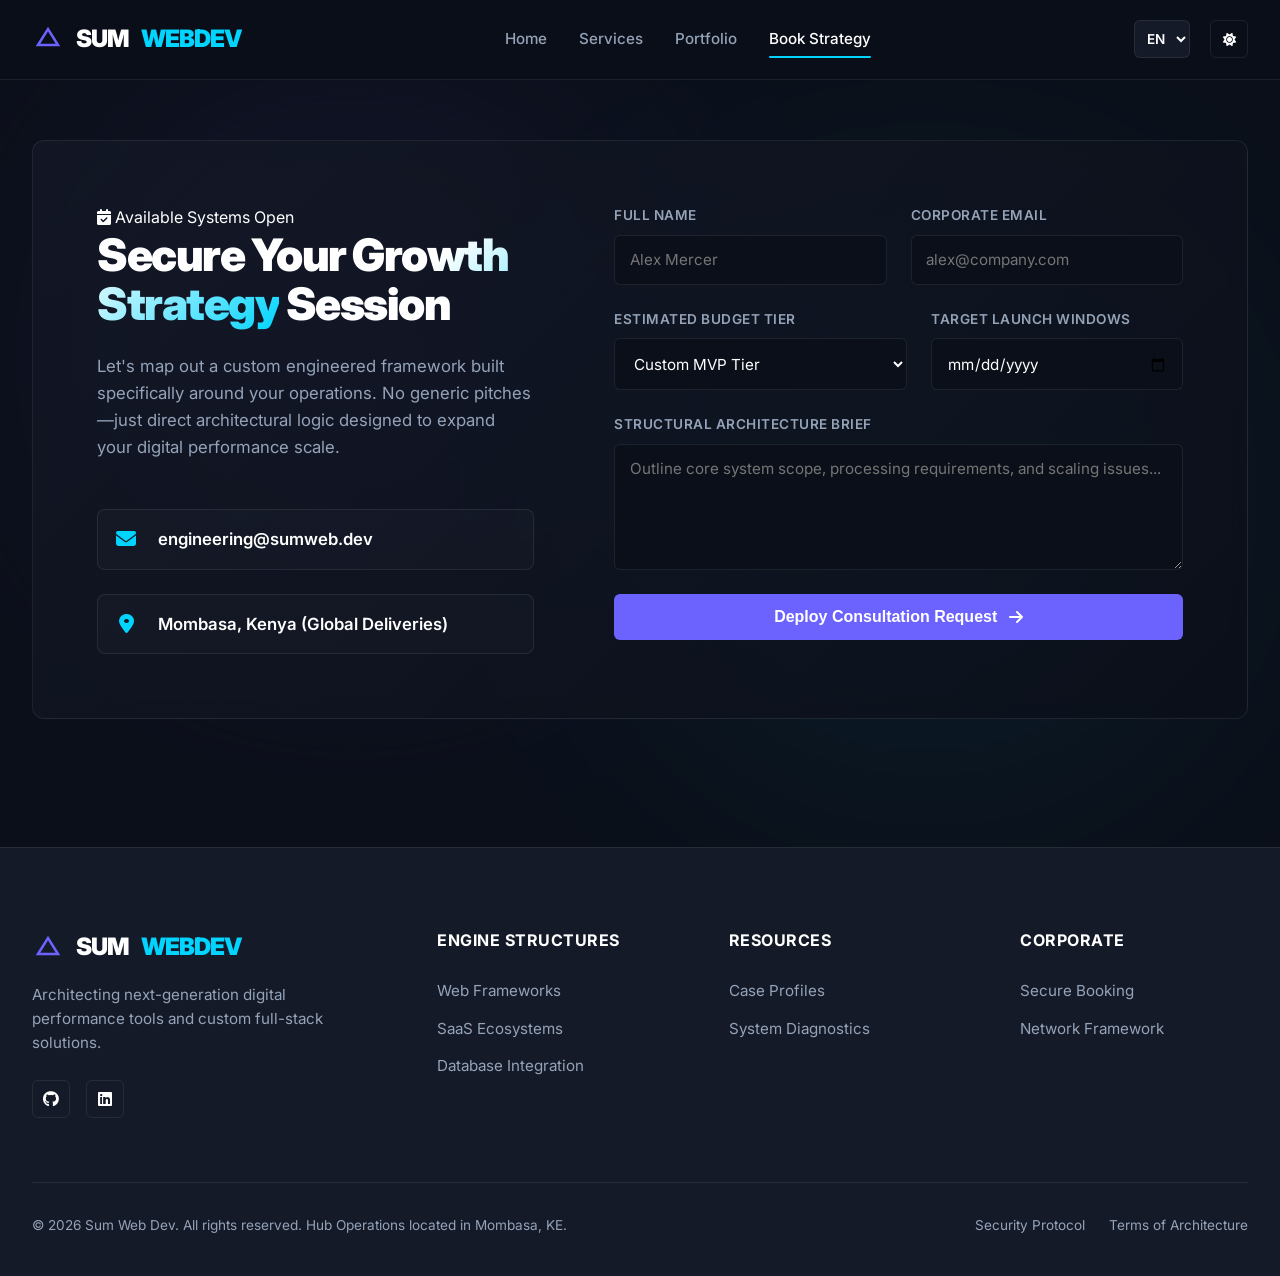
==== booking/index.html @ 05123fdf "Create index.html" ====
<!DOCTYPE html>
<html lang="en" data-theme="dark">
<head>
    <meta charset="UTF-8">
    <meta name="viewport" content="width=device-width, initial-scale=1.0">
    <title>Secure Consultation Booking | Sum Web Dev</title>
    <meta name="description" content="Schedule a strategy session with Sum Web Dev. Let us engineering premium web architectures that drive conversion and revenue growth.">
    
    <link rel="stylesheet" href="https://cdnjs.cloudflare.com/ajax/libs/font-awesome/6.4.0/css/all.min.css">
    <link href="https://fonts.googleapis.com/css2?family=Inter:wght=400;500;600;700;800;900&display=swap" rel="stylesheet">
    
    <style>
        /* ==========================================================================
           1. Premium Theme Tokens & Root Variables
           ========================================================================== */
        :root[data-theme="dark"] {
            --bg-main: #0B0F19;
            --bg-card: #151A28;
            --accent-primary: #6C63FF;
            --accent-neon: #00D4FF;
            --text-pure: #FFFFFF;
            --text-muted: #94A3B8;
            --border-glass: rgba(255, 255, 255, 0.08);
            --glass-grad: linear-gradient(135deg, rgba(21, 26, 40, 0.7) 0%, rgba(11, 15, 25, 0.8) 100%);
            --header-bg: rgba(11, 15, 25, 0.85);
        }

        :root[data-theme="light"] {
            --bg-main: #F8FAFC;
            --bg-card: #FFFFFF;
            --accent-primary: #4F46E5;
            --accent-neon: #0EA5E9;
            --text-pure: #0F172A;
            --text-muted: #64748B;
            --border-glass: rgba(15, 23, 42, 0.08);
            --glass-grad: linear-gradient(135deg, rgba(255, 255, 255, 0.9) 0%, rgba(241, 245, 249, 0.9) 100%);
            --header-bg: rgba(248, 250, 252, 0.9);
        }

        * { box-sizing: border-box; margin: 0; padding: 0; scroll-behavior: smooth; }

        body {
            background-color: var(--bg-main);
            color: var(--text-pure);
            font-family: 'Inter', sans-serif;
            overflow-x: hidden;
            line-height: 1.6;
            transition: background-color 0.3s ease, color 0.3s ease;
        }

        body.menu-open { overflow: hidden; }

        .scroll-progress {
            position: fixed; top: 0; left: 0; width: 0%; height: 3px;
            background: linear-gradient(90deg, var(--accent-primary), var(--accent-neon));
            z-index: 9999;
        }

        /* ==========================================================================
           2. Header & Navigation Ecosystem
           ========================================================================== */
        .main-header {
            position: fixed; top: 0; left: 0; width: 100%; height: 80px;
            background: var(--header-bg); backdrop-filter: blur(12px);
            -webkit-backdrop-filter: blur(12px);
            border-bottom: 1px solid var(--border-glass); z-index: 1000;
            display: flex; align-items: center; transition: background 0.3s ease;
        }
        .nav-container {
            width: 100%; max-width: 1400px; margin: 0 auto; padding: 0 2rem;
            display: flex; justify-content: space-between; align-items: center;
        }
        
        .logo {
            display: flex; align-items: center; gap: 0.75rem;
            font-weight: 900; font-size: 1.5rem; color: var(--text-pure); text-decoration: none; letter-spacing: -1px;
            z-index: 1010;
        }
        .logo svg { width: 32px; height: 32px; fill: none; stroke: var(--accent-primary); stroke-width: 2.5; }
        .logo span { color: var(--accent-neon); }

        .nav-controls-wrapper { display: flex; align-items: center; gap: 1.25rem; z-index: 1010; }
        .nav-links { display: flex; align-items: center; gap: 2rem; }
        
        .nav-item {
            color: var(--text-muted); text-decoration: none; font-weight: 500; font-size: 0.95rem;
            transition: color 0.2s ease; position: relative;
        }
        .nav-item:hover, .nav-item.active { color: var(--text-pure); }
        .nav-item.active::after {
            content: ''; position: absolute; bottom: -6px; left: 0; width: 100%; height: 2px;
            background: var(--accent-neon); border-radius: 2px;
        }
        
        .utility-btn {
            background: transparent; border: 1px solid var(--border-glass); color: var(--text-pure);
            padding: 0.5rem; border-radius: 6px; cursor: pointer; display: flex; align-items: center; justify-content: center; width: 38px; height: 38px;
            transition: all 0.2s ease;
        }
        .utility-btn:hover { border-color: var(--accent-primary); }

        .lang-select {
            background: var(--bg-card); border: 1px solid var(--border-glass); color: var(--text-pure);
            padding: 0.4rem 0.5rem; border-radius: 6px; font-family: inherit; font-size: 0.85rem; font-weight: 600; cursor: pointer; outline: none;
            transition: all 0.2s ease; height: 38px;
        }
        .lang-select:focus { border-color: var(--accent-primary); }

        .mobile-toggle {
            display: none; background: transparent; border: 1px solid var(--border-glass); 
            color: var(--text-pure); cursor: pointer; width: 38px; height: 38px;
            border-radius: 6px; align-items: center; justify-content: center; transition: all 0.2s ease;
            flex-direction: column; gap: 4px; padding: 0; z-index: 1010;
        }
        .mobile-toggle span {
            display: block; width: 18px; height: 2px; background-color: var(--text-pure);
            transition: transform 0.3s cubic-bezier(0.16, 1, 0.3, 1), opacity 0.3s ease;
        }
        .mobile-toggle:hover { border-color: var(--accent-primary); }
        
        .mobile-toggle.active span:nth-child(1) { transform: translateY(6px) rotate(45deg); }
        .mobile-toggle.active span:nth-child(2) { opacity: 0; width: 0; }
        .mobile-toggle.active span:nth-child(3) { transform: translateY(-6px) rotate(-45deg); }

        .btn {
            display: inline-flex; align-items: center; gap: 0.75rem; padding: 0.9rem 2rem;
            font-weight: 600; font-size: 1rem; border-radius: 6px; text-decoration: none; transition: all 0.2s ease;
        }
        .btn-primary { background: var(--accent-primary); color: #FFF; border: none; }
        .btn-primary:hover { transform: translateY(-2px); box-shadow: 0 10px 20px rgba(108, 99, 255, 0.25); }
        .btn-block { width: 100%; justify-content: center; cursor: pointer; }

        /* ==========================================================================
           3. Booking Form Specific Interface Modules
           ========================================================================== */
        .booking-section { max-width: 1400px; margin: 0 auto; padding: 140px 2rem 8rem; position: relative; z-index: 2; }
        
        .glow-orb { position: absolute; border-radius: 50%; filter: blur(140px); opacity: 0.12; z-index: 0; }
        .orb-1 { top: 15%; left: 10%; width: 450px; height: 450px; background: var(--accent-primary); }
        .orb-2 { bottom: 15%; right: 10%; width: 450px; height: 450px; background: var(--accent-neon); }

        .booking-wrapper { 
            display: grid; 
            grid-template-columns: 1fr 1.3fr; 
            gap: 5rem; 
            background: var(--glass-grad); 
            border: 1px solid var(--border-glass); 
            padding: 4rem; 
            border-radius: 12px;
            backdrop-filter: blur(10px);
            -webkit-backdrop-filter: blur(10px);
            position: relative;
            z-index: 10;
        }
        
        .booking-info-pane display: flex; flex-direction: column; justify-content: space-between; }
        .booking-badge {
            display: inline-flex; align-items: center; gap: 0.5rem;
            background: rgba(0, 212, 255, 0.1); border: 1px solid rgba(0, 212, 255, 0.2);
            padding: 0.4rem 1rem; border-radius: 50px; color: var(--accent-neon); font-size: 0.85rem; font-weight: 600; margin-bottom: 1.5rem;
            width: fit-content;
        }
        .booking-info-pane h2 { font-size: 2.8rem; font-weight: 900; letter-spacing: -1.5px; line-height: 1.1; margin-bottom: 1.5rem; }
        .booking-info-pane h2 span { background: linear-gradient(135deg, var(--text-pure) 30%, var(--accent-neon) 100%); -webkit-background-clip: text; -webkit-text-fill-color: transparent; }
        .booking-info-pane p { color: var(--text-muted); font-size: 1.05rem; margin-bottom: 3rem; }
        
        .contact-methods { display: flex; flex-direction: column; gap: 1.5rem; }
        .method-node { 
            display: flex; align-items: center; gap: 1.25rem; font-size: 1.05rem; 
            font-weight: 600; text-decoration: none; color: var(--text-pure); 
            padding: 1rem; border: 1px solid var(--border-glass); border-radius: 8px;
            background: rgba(255, 255, 255, 0.02); transition: all 0.2s ease;
        }
        .method-node:hover { border-color: var(--accent-primary); background: rgba(108, 99, 255, 0.05); }
        .method-node i { color: var(--accent-neon); font-size: 1.25rem; width: 24px; text-align: center; }

        .booking-form-pane form { display: flex; flex-direction: column; gap: 1.5rem; }
        .form-row { display: grid; grid-template-columns: 1fr 1fr; gap: 1.5rem; }
        .form-group { display: flex; flex-direction: column; gap: 0.5rem; }
        .form-group label { font-size: 0.85rem; font-weight: 600; color: var(--text-muted); text-transform: uppercase; letter-spacing: 0.5px; }
        
        .form-group input, .form-group select, .form-group textarea {
            background: var(--bg-main); border: 1px solid var(--border-glass); border-radius: 6px; 
            padding: 0.9rem; color: var(--text-pure); font-family: inherit; font-size: 0.95rem; 
            transition: all 0.2s ease;
        }
        .form-group input:focus, .form-group select:focus, .form-group textarea:focus { 
            outline: none; border-color: var(--accent-primary); box-shadow: 0 0 0 3px rgba(108, 99, 255, 0.15);
        }
        
        /* Direct Embedded Inline Form Feedback State */
        .form-status-msg { padding: 1rem; border-radius: 6px; font-size: 0.95rem; font-weight: 600; display: none; margin-top: 1rem; text-align: center; }
        .form-status-msg.success { display: block; background: rgba(16, 185, 129, 0.15); border: 1px solid #10B981; color: #10B981; }
        .form-status-msg.error { display: block; background: rgba(239, 68, 68, 0.15); border: 1px solid #EF4444; color: #EF4444; }

        /* ==========================================================================
           4. Global Corporate Structural Footer
           ========================================================================== */
        .main-footer { background: var(--bg-card); border-top: 1px solid var(--border-glass); padding: 5rem 2rem 2.5rem; color: var(--text-muted); position: relative; z-index: 2; }
        .footer-grid { max-width: 1400px; margin: 0 auto; display: grid; grid-template-columns: 1.5fr repeat(3, 1fr); gap: 4rem; margin-bottom: 4rem; }
        .footer-brand p { margin-top: 1rem; max-width: 320px; font-size: 0.95rem; }
        .footer-col h4 { color: var(--text-pure); font-size: 1rem; font-weight: 700; margin-bottom: 1.5rem; text-transform: uppercase; letter-spacing: 0.5px; }
        .footer-col ul { list-style: none; display: flex; flex-direction: column; gap: 0.75rem; }
        .footer-col ul a { color: var(--text-muted); text-decoration: none; font-size: 0.95rem; transition: color 0.2s ease; }
        .footer-col ul a:hover { color: var(--text-pure); }
        
        .footer-social-row { display: flex; gap: 1rem; margin-top: 1.5rem; }
        .social-link-icon {
            display: inline-flex; align-items: center; justify-content: center; width: 38px; height: 38px;
            border-radius: 6px; border: 1px solid var(--border-glass); color: var(--text-pure); text-decoration: none; transition: background 0.2s ease;
        }
        .social-link-icon:hover { background: var(--accent-primary); color: #FFF; }

        .footer-bottom { max-width: 1400px; margin: 0 auto; border-top: 1px solid var(--border-glass); padding-top: 2rem; display: flex; justify-content: space-between; align-items: center; font-size: 0.85rem; }
        .footer-legal-links { display: flex; gap: 1.5rem; }
        .footer-legal-links a { color: var(--text-muted); text-decoration: none; transition: color 0.2s ease; }
        .footer-legal-links a:hover { color: var(--text-pure); }

        .back-to-top {
            position: fixed; bottom: 2rem; right: 2rem; background: var(--accent-primary); color: #FFF;
            border: none; width: 50px; height: 50px; border-radius: 50%; cursor: pointer; display: none; align-items: center; justify-content: center; box-shadow: 0 5px 15px rgba(0,0,0,0.2); z-index: 500; transition: all 0.2s ease;
        }

        /* ==========================================================================
           5. Responsive Breakpoints Engine & Fluid Side Drawer Fixes
           ========================================================================== */
        @media(max-width: 1024px) {
            .booking-wrapper { grid-template-columns: 1fr; gap: 4rem; padding: 3rem; }
            .footer-grid { grid-template-columns: 1fr 1fr; gap: 3rem; }
        }

        @media(max-width: 768px) {
            .mobile-toggle { display: flex; }
            
            /* Keeps UI utility components safely in flow bounds layout-wise */
            .nav-controls-wrapper { position: relative; }
            .lang-select, #themeToggler { position: relative !important; top: auto !important; right: auto !important; }

            /* Premium side-drawer layout implementation */
            .nav-links {
                display: flex; 
                flex-direction: column; 
                position: fixed; 
                top: 0; 
                right: -100%; 
                width: 100%;
                max-width: 300px; 
                height: 100vh; 
                background: rgba(21, 26, 40, 0.96);
                backdrop-filter: blur(20px);
                -webkit-backdrop-filter: blur(20px);
                border-left: 1px solid var(--border-glass); 
                padding: 120px 2rem 2rem;
                gap: 2rem; 
                align-items: flex-start; 
                transition: right 0.4s cubic-bezier(0.16, 1, 0.3, 1);
                box-shadow: -20px 0 40px rgba(0,0,0,0.4); 
                z-index: 1005;
            }
            .nav-links.active { right: 0; }

            /* Staggered cinematic cascade style motions */
            .nav-links .nav-item {
                font-size: 1.25rem;
                font-weight: 600;
                opacity: 0;
                transform: translateX(15px);
                transition: opacity 0.35s ease, transform 0.35s cubic-bezier(0.16, 1, 0.3, 1);
            }
            .nav-links.active .nav-item { opacity: 1; transform: translateX(0); }
            .nav-links.active .nav-item:nth-child(1) { transition-delay: 0.05s; }
            .nav-links.active .nav-item:nth-child(2) { transition-delay: 0.1s; }
            .nav-links.active .nav-item:nth-child(3) { transition-delay: 0.15s; }
            .nav-links.active .nav-item:nth-child(4) { transition-delay: 0.2s; }

            .booking-section { padding-top: 120px; }
            .booking-wrapper { padding: 2rem 1.5rem; gap: 3rem; }
            .booking-info-pane h2 { font-size: 2.2rem; }
            .form-row { grid-template-columns: 1fr; gap: 1.5rem; }
            
            .footer-grid { grid-template-columns: 1fr; }
            .footer-bottom { flex-direction: column; gap: 1.5rem; text-align: center; }
        }
    </style>
</head>
<body>

    <div class="scroll-progress" id="scrollBar"></div>

    <header class="main-header">
        <div class="nav-container">
            <a href="../" class="logo">
                <svg viewBox="0 0 32 32">
                    <path d="M6 22L16 6L26 22H6Z" />
                </svg>
                SUM<span>WEBDEV</span>
            </a>
            
            <nav class="nav-links" id="menuPanel">
                <a href="../" class="nav-item">Home</a>
                <a href="../services/" class="nav-item">Services</a>
                <a href="../portfolio/" class="nav-item">Portfolio</a>
                <a href="./" class="nav-item active">Book Strategy</a>
            </nav>

            <div class="nav-controls-wrapper">
                <select class="lang-select" id="langSwitch">
                    <option value="en">EN</option>
                    <option value="es">ES</option>
                </select>
                
                <button class="utility-btn" id="themeToggler" aria-label="Toggle Theme">
                    <i class="fa-solid fa-moon"></i>
                </button>
                
                <button class="mobile-toggle" id="hamburgerMenu" aria-label="Toggle Menu">
                    <span></span>
                    <span></span>
                    <span></span>
                </button>
            </div>
        </div>
    </header>

    <section class="booking-section">
        <div class="glow-orb orb-1"></div>
        <div class="glow-orb orb-2"></div>

        <div class="booking-wrapper">
            <div class="booking-info-pane">
                <div>
                    <div class="booking-badge">
                        <i class="fa-solid fa-calendar-check"></i> Available Systems Open
                    </div>
                    <h2>Secure Your <span>Growth Strategy</span> Session</h2>
                    <p>Let's map out a custom engineered framework built specifically around your operations. No generic pitches—just direct architectural logic designed to expand your digital performance scale.</p>
                </div>

                <div class="contact-methods">
                    <div class="method-node">
                        <i class="fa-solid fa-envelope"></i>
                        <span>engineering@sumweb.dev</span>
                    </div>
                    <div class="method-node">
                        <i class="fa-solid fa-location-dot"></i>
                        <span>Mombasa, Kenya (Global Deliveries)</span>
                    </div>
                </div>
            </div>

            <div class="booking-form-pane">
                <form id="consultationForm" novalidate>
                    <div class="form-row">
                        <div class="form-group">
                            <label for="clientName">Full Name</label>
                            <input type="text" id="clientName" required placeholder="Alex Mercer">
                        </div>
                        <div class="form-group">
                            <label for="clientEmail">Corporate Email</label>
                            <input type="email" id="clientEmail" required placeholder="alex@company.com">
                        </div>
                    </div>

                    <div class="form-row">
                        <div class="form-group">
                            <label for="projectScale">Estimated Budget Tier</label>
                            <select id="projectScale">
                                <option value="tier1">Custom MVP Tier</option>
                                <option value="tier2">Premium SaaS Scale Architecture</option>
                                <option value="tier3">Enterprise Workflow Automation</option>
                            </select>
                        </div>
                        <div class="form-group">
                            <label for="targetDate">Target Launch Windows</label>
                            <input type="date" id="targetDate" required>
                        </div>
                    </div>

                    <div class="form-group">
                        <label for="projectBrief">Structural Architecture Brief</label>
                        <textarea id="projectBrief" rows="5" required placeholder="Outline core system scope, processing requirements, and scaling issues..."></textarea>
                    </div>

                    <button type="submit" class="btn btn-primary btn-block">
                        Deploy Consultation Request <i class="fa-solid fa-arrow-right"></i>
                    </button>
                    
                    <div class="form-status-msg" id="formStatus"></div>
                </form>
            </div>
        </div>
    </section>

    <footer class="main-footer">
        <div class="footer-grid">
            <div class="footer-brand">
                <a href="../" class="logo">
                    <svg viewBox="0 0 32 32">
                        <path d="M6 22L16 6L26 22H6Z" />
                    </svg>
                    SUM<span>WEBDEV</span>
                </a>
                <p>Architecting next-generation digital performance tools and custom full-stack solutions.</p>
                <div class="footer-social-row">
                    <a href="#" class="social-link-icon"><i class="fa-brands fa-github"></i></a>
                    <a href="#" class="social-link-icon"><i class="fa-brands fa-linkedin"></i></a>
                </div>
            </div>
            <div class="footer-col">
                <h4>Engine Structures</h4>
                <ul>
                    <li><a href="../services/">Web Frameworks</a></li>
                    <li><a href="../services/">SaaS Ecosystems</a></li>
                    <li><a href="../services/">Database Integration</a></li>
                </ul>
            </div>
            <div class="footer-col">
                <h4>Resources</h4>
                <ul>
                    <li><a href="../portfolio/">Case Profiles</a></li>
                    <li><a href="#">System Diagnostics</a></li>
                </ul>
            </div>
            <div class="footer-col">
                <h4>Corporate</h4>
                <ul>
                    <li><a href="./">Secure Booking</a></li>
                    <li><a href="#">Network Framework</a></li>
                </ul>
            </div>
        </div>
        <div class="footer-bottom">
            <p>&copy; 2026 Sum Web Dev. All rights reserved. Hub Operations located in Mombasa, KE.</p>
            <div class="footer-legal-links">
                <a href="#">Security Protocol</a>
                <a href="#">Terms of Architecture</a>
            </div>
        </div>
    </footer>

    <button class="back-to-top" id="scrollTopBtn" aria-label="Scroll to top">
        <i class="fa-solid fa-arrow-up"></i>
    </button>

    <script>
        document.addEventListener('DOMContentLoaded', () => {
            // --- UI Control Elements Initialization ---
            const hamburgerMenu = document.getElementById('hamburgerMenu');
            const menuPanel = document.getElementById('menuPanel');
            const themeToggler = document.getElementById('themeToggler');
            const langSwitch = document.getElementById('langSwitch');
            const scrollBar = document.getElementById('scrollBar');
            const scrollTopBtn = document.getElementById('scrollTopBtn');
            const htmlRoot = document.documentElement;

            // --- Mobile Drop Drawer Navigation Toggle Rules ---
            hamburgerMenu.addEventListener('click', () => {
                hamburgerMenu.classList.toggle('active');
                menuPanel.classList.toggle('active');
                document.body.classList.toggle('menu-open');
            });

            // Close responsive drawer layout upon clicking link targets
            document.querySelectorAll('.nav-item').forEach(link => {
                link.addEventListener('click', () => {
                    hamburgerMenu.classList.remove('active');
                    menuPanel.classList.remove('active');
                    document.body.classList.remove('menu-open');
                });
            });

            // --- Theme State Toggling Mechanics Engine ---
            const savedTheme = localStorage.getItem('theme') || 'dark';
            htmlRoot.setAttribute('data-theme', savedTheme);
            updateThemeIcon(savedTheme);

            themeToggler.addEventListener('click', () => {
                const currentTheme = htmlRoot.getAttribute('data-theme');
                const targetTheme = currentTheme === 'dark' ? 'light' : 'dark';
                
                htmlRoot.setAttribute('data-theme', targetTheme);
                localStorage.setItem('theme', targetTheme);
                updateThemeIcon(targetTheme);
            });

            function updateThemeIcon(theme) {
                const icon = themeToggler.querySelector('i');
                if (theme === 'dark') {
                    icon.className = 'fa-solid fa-sun';
                } else {
                    icon.className = 'fa-solid fa-moon';
                }
            }

            // --- Scrolling Metrics Analytics & Action Toggles ---
            window.addEventListener('scroll', () => {
                const winScroll = document.body.scrollTop || document.documentElement.scrollTop;
                const height = document.documentElement.scrollHeight - document.documentElement.clientHeight;
                const scrolled = (winScroll / height) * 100;
                scrollBar.style.width = scrolled + '%';

                if (window.scrollY > 400) {
                    scrollTopBtn.style.display = 'flex';
                } else {
                    scrollTopBtn.style.display = 'none';
                }
            });

            scrollTopBtn.addEventListener('click', () => {
                window.scrollTo({ top: 0, behavior: 'smooth' });
            });

            // --- Language Switch Stub Notification Trigger ---
            langSwitch.addEventListener('change', (e) => {
                alert(`System mapping initialized to locale target: "${e.target.value.toUpperCase()}"`);
            });

            // --- Inline Booking Intake Validation Logic Engine ---
            const targetForm = document.getElementById('consultationForm');
            const formStatus = document.getElementById('formStatus');

            targetForm.addEventListener('submit', (e) => {
                e.preventDefault();
                formStatus.className = 'form-status-msg';
                formStatus.style.display = 'none';

                const nameVal = document.getElementById('clientName').value.trim();
                const emailVal = document.getElementById('clientEmail').value.trim();
                const briefVal = document.getElementById('projectBrief').value.trim();
                const dateVal = document.getElementById('targetDate').value;

                if (!nameVal || !emailVal || !briefVal || !dateVal) {
                    formStatus.textContent = "Error: All pipeline structural fields are required to process compilation architecture rules.";
                    formStatus.classList.add('error');
                    return;
                }

                if (!/^[^\s@]+@[^\s@]+\.[^\s@]+$/.test(emailVal)) {
                    formStatus.textContent = "Error: Specified corporate entry fails syntax verification protocols.";
                    formStatus.classList.add('error');
                    return;
                }

                // Success pipeline confirmation feedback simulation state
                formStatus.textContent = "Deployment Success: Strategy initialization data payload synchronized successfully.";
                formStatus.classList.add('success');
                targetForm.reset();
            });
        });
    </script>
</body>
</html>
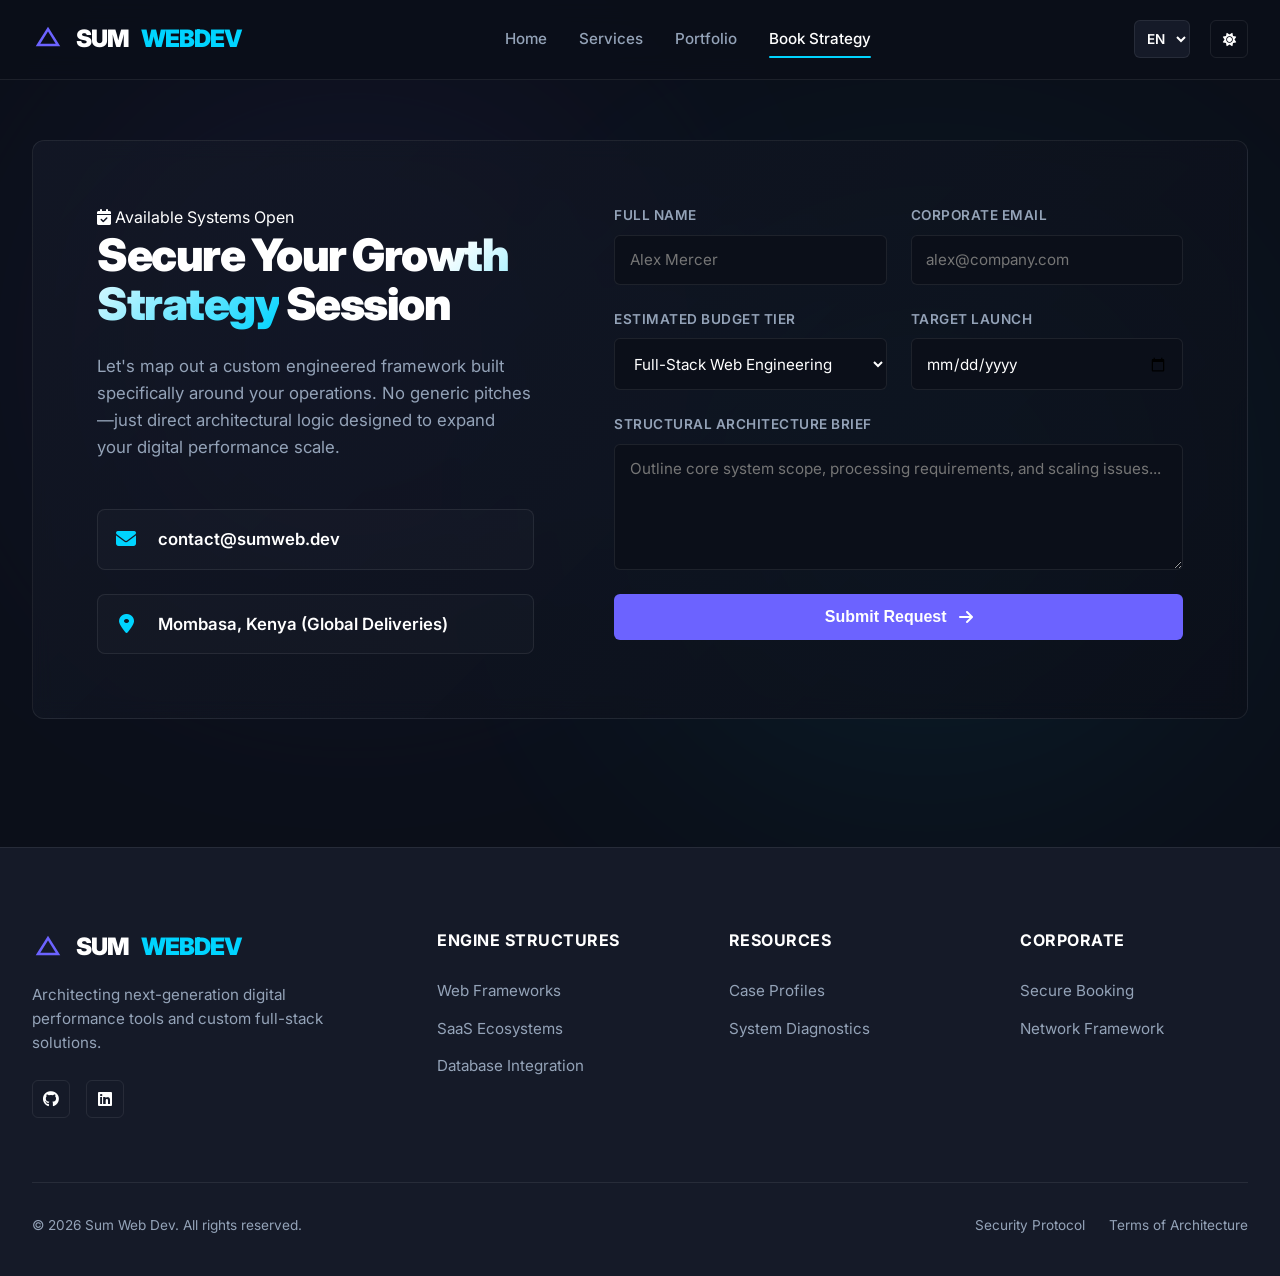
==== commit a5a6c4cc: "Update index.html" ====
--- a/booking/index.html
+++ b/booking/index.html
@@ -339,7 +339,7 @@
                 <div class="contact-methods">
                     <div class="method-node">
                         <i class="fa-solid fa-envelope"></i>
-                        <span>engineering@sumweb.dev</span>
+                        <span>contact@sumweb.dev</span>
                     </div>
                     <div class="method-node">
                         <i class="fa-solid fa-location-dot"></i>
@@ -365,13 +365,16 @@
                         <div class="form-group">
                             <label for="projectScale">Estimated Budget Tier</label>
                             <select id="projectScale">
-                                <option value="tier1">Custom MVP Tier</option>
-                                <option value="tier2">Premium SaaS Scale Architecture</option>
-                                <option value="tier3">Enterprise Workflow Automation</option>
+                                <option value="tier1">Full-Stack Web Engineering</option>
+                                <option value="tier2">SaaS Ecosystem Design</option>
+                                <option value="tier3">Performance Audits</option>
+                                <option value="tier3">Cloud Infrastructure & DevOps</option>
+                                <option value="tier3">Secure API & Microservices</option>
+                                <option value="tier3">Enterprise AI Integration</option>
                             </select>
                         </div>
                         <div class="form-group">
-                            <label for="targetDate">Target Launch Windows</label>
+                            <label for="targetDate">Target Launch</label>
                             <input type="date" id="targetDate" required>
                         </div>
                     </div>
@@ -382,7 +385,7 @@
                     </div>
 
                     <button type="submit" class="btn btn-primary btn-block">
-                        Deploy Consultation Request <i class="fa-solid fa-arrow-right"></i>
+                        Submit Request <i class="fa-solid fa-arrow-right"></i>
                     </button>
                     
                     <div class="form-status-msg" id="formStatus"></div>
@@ -409,31 +412,31 @@
             <div class="footer-col">
                 <h4>Engine Structures</h4>
                 <ul>
-                    <li><a href="../services/">Web Frameworks</a></li>
-                    <li><a href="../services/">SaaS Ecosystems</a></li>
-                    <li><a href="../services/">Database Integration</a></li>
+                    <li><a href="../web-frameworks/">Web Frameworks</a></li>
+                    <li><a href="../saas-ecosystems/">SaaS Ecosystems</a></li>
+                    <li><a href="../database-Integration/">Database Integration</a></li>
                 </ul>
             </div>
             <div class="footer-col">
                 <h4>Resources</h4>
                 <ul>
-                    <li><a href="../portfolio/">Case Profiles</a></li>
-                    <li><a href="#">System Diagnostics</a></li>
+                    <li><a href="../case-profiles/">Case Profiles</a></li>
+                    <li><a href="../system-diagnostics/">System Diagnostics</a></li>
                 </ul>
             </div>
             <div class="footer-col">
                 <h4>Corporate</h4>
                 <ul>
-                    <li><a href="./">Secure Booking</a></li>
-                    <li><a href="#">Network Framework</a></li>
+                    <li><a href="../booking/">Secure Booking</a></li>
+                    <li><a href="../network-framework/">Network Framework</a></li>
                 </ul>
             </div>
         </div>
         <div class="footer-bottom">
-            <p>&copy; 2026 Sum Web Dev. All rights reserved. Hub Operations located in Mombasa, KE.</p>
+            <p>&copy; 2026 Sum Web Dev. All rights reserved.</p>
             <div class="footer-legal-links">
-                <a href="#">Security Protocol</a>
-                <a href="#">Terms of Architecture</a>
+                <a href="../security-protocol/">Security Protocol</a>
+                <a href="../terms-of-architecture/">Terms of Architecture</a>
             </div>
         </div>
     </footer>
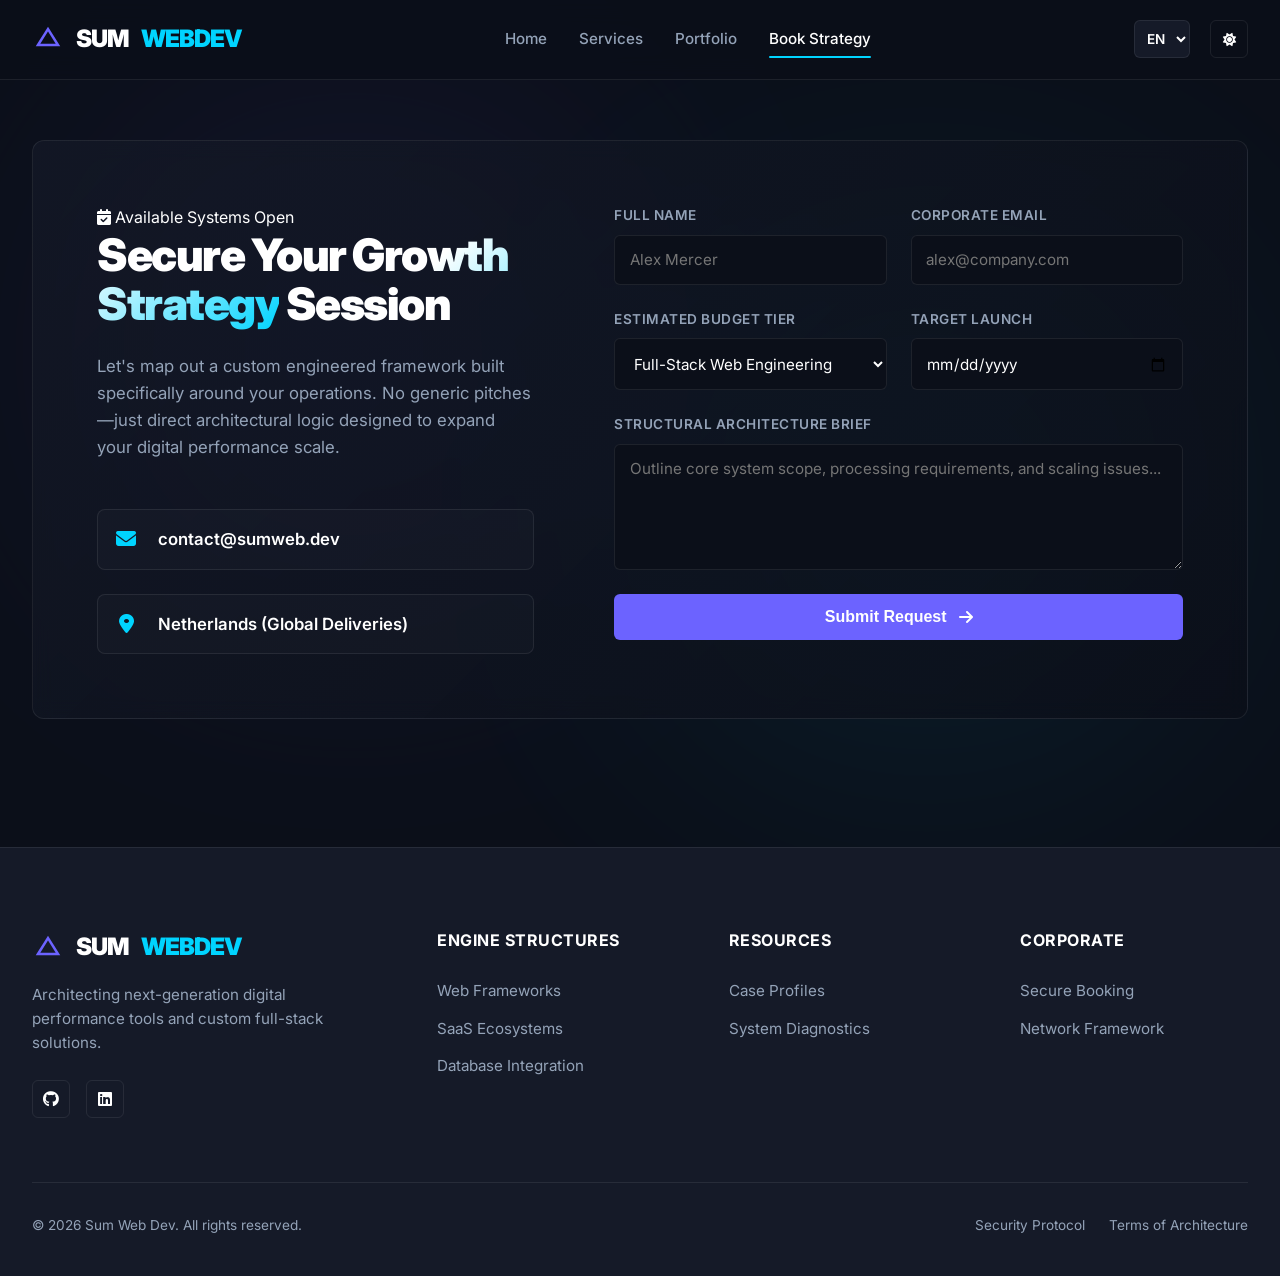
==== commit 65955ff8: "Update index.html" ====
--- a/booking/index.html
+++ b/booking/index.html
@@ -343,7 +343,7 @@
                     </div>
                     <div class="method-node">
                         <i class="fa-solid fa-location-dot"></i>
-                        <span>Mombasa, Kenya (Global Deliveries)</span>
+                        <span>Netherlands (Global Deliveries)</span>
                     </div>
                 </div>
             </div>
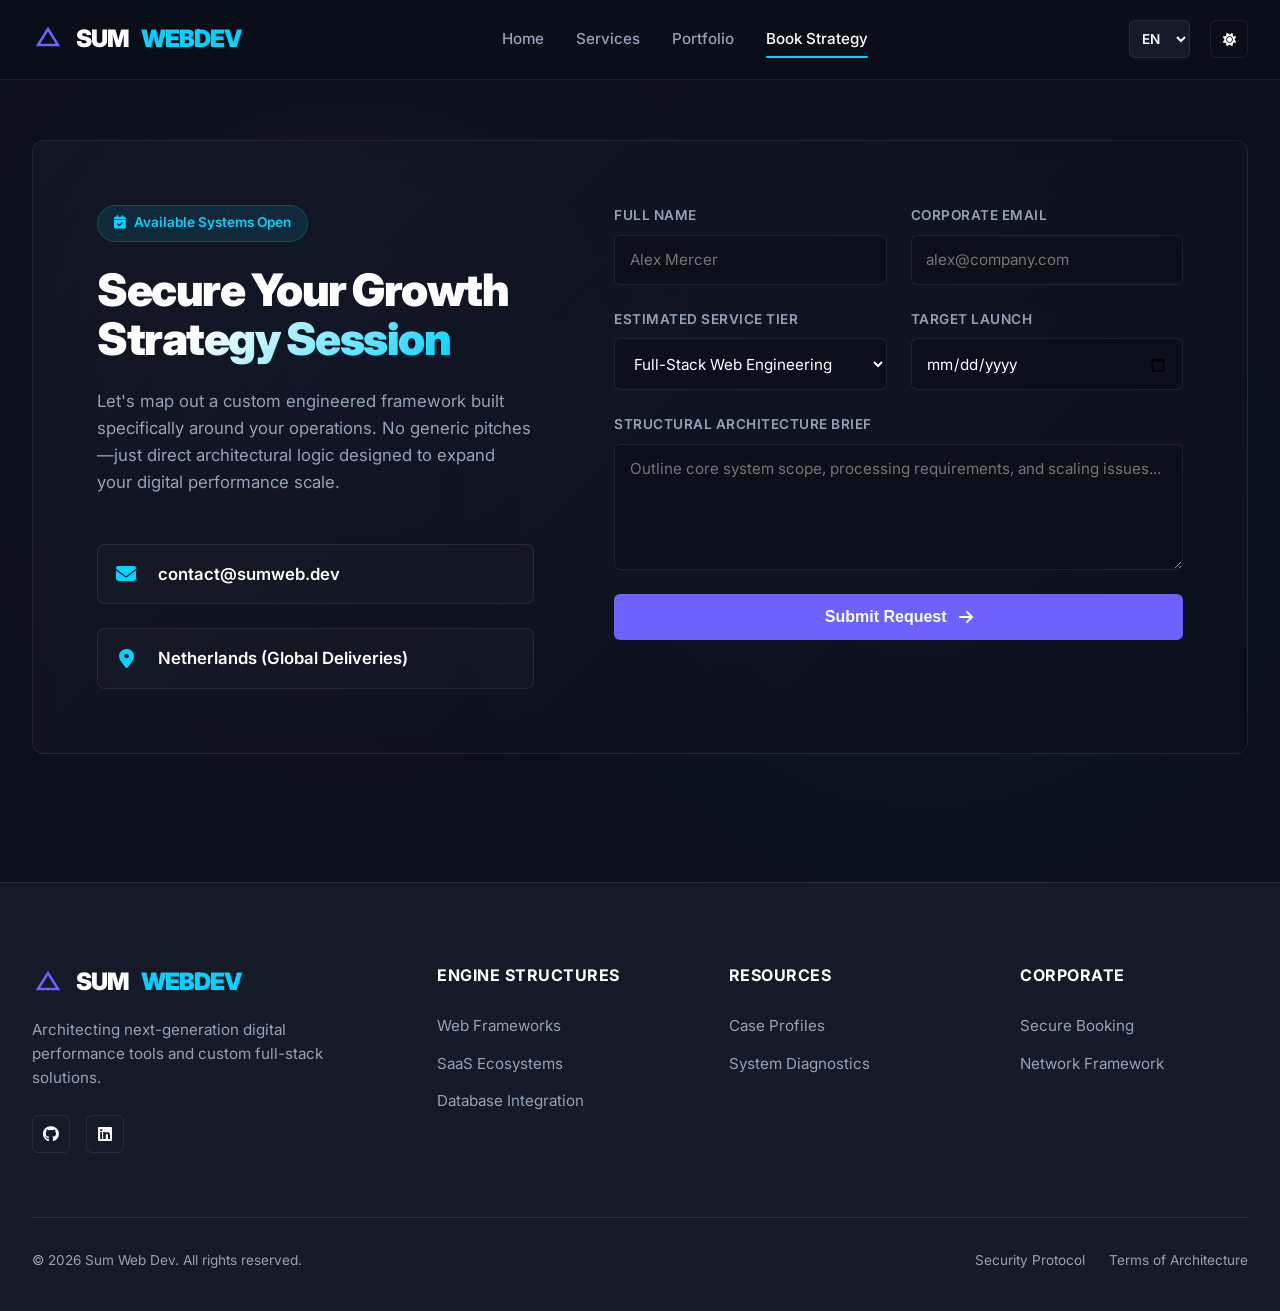
==== commit d4bd4e23: "Update index.html" ====
--- a/booking/index.html
+++ b/booking/index.html
@@ -4,7 +4,7 @@
     <meta charset="UTF-8">
     <meta name="viewport" content="width=device-width, initial-scale=1.0">
     <title>Secure Consultation Booking | Sum Web Dev</title>
-    <meta name="description" content="Schedule a strategy session with Sum Web Dev. Let us engineering premium web architectures that drive conversion and revenue growth.">
+    <meta name="description" content="Schedule a strategy session with Sum Web Dev. Let us engineer premium web architectures that drive conversion and revenue growth.">
     
     <link rel="stylesheet" href="https://cdnjs.cloudflare.com/ajax/libs/font-awesome/6.4.0/css/all.min.css">
     <link href="https://fonts.googleapis.com/css2?family=Inter:wght=400;500;600;700;800;900&display=swap" rel="stylesheet">
@@ -153,7 +153,7 @@
             z-index: 10;
         }
         
-        .booking-info-pane display: flex; flex-direction: column; justify-content: space-between; }
+        .booking-info-pane { display: flex; flex-direction: column; justify-content: space-between; }
         .booking-badge {
             display: inline-flex; align-items: center; gap: 0.5rem;
             background: rgba(0, 212, 255, 0.1); border: 1px solid rgba(0, 212, 255, 0.2);
@@ -222,7 +222,7 @@
         }
 
         /* ==========================================================================
-           5. Responsive Breakpoints Engine & Fluid Side Drawer Fixes
+           5. Responsive Breakpoints Engine
            ========================================================================== */
         @media(max-width: 1024px) {
             .booking-wrapper { grid-template-columns: 1fr; gap: 4rem; padding: 3rem; }
@@ -232,11 +232,9 @@
         @media(max-width: 768px) {
             .mobile-toggle { display: flex; }
             
-            /* Keeps UI utility components safely in flow bounds layout-wise */
             .nav-controls-wrapper { position: relative; }
             .lang-select, #themeToggler { position: relative !important; top: auto !important; right: auto !important; }
 
-            /* Premium side-drawer layout implementation */
             .nav-links {
                 display: flex; 
                 flex-direction: column; 
@@ -259,7 +257,6 @@
             }
             .nav-links.active { right: 0; }
 
-            /* Staggered cinematic cascade style motions */
             .nav-links .nav-item {
                 font-size: 1.25rem;
                 font-weight: 600;
@@ -297,16 +294,19 @@
             </a>
             
             <nav class="nav-links" id="menuPanel">
-                <a href="../" class="nav-item">Home</a>
-                <a href="../services/" class="nav-item">Services</a>
-                <a href="../portfolio/" class="nav-item">Portfolio</a>
-                <a href="./" class="nav-item active">Book Strategy</a>
+                <a href="../" class="nav-item" data-i18n="nav_home">Home</a>
+                <a href="../services/" class="nav-item" data-i18n="nav_services">Services</a>
+                <a href="../portfolio/" class="nav-item" data-i18n="nav_portfolio">Portfolio</a>
+                <a href="./" class="nav-item active" data-i18n="nav_book">Book Strategy</a>
             </nav>
 
             <div class="nav-controls-wrapper">
-                <select class="lang-select" id="langSwitch">
+                <select class="lang-select" id="langSwitch" aria-label="Select Language">
                     <option value="en">EN</option>
                     <option value="es">ES</option>
+                    <option value="fr">FR</option>
+                    <option value="de">DE</option>
+                    <option value="sw">SW</option>
                 </select>
                 
                 <button class="utility-btn" id="themeToggler" aria-label="Toggle Theme">
@@ -330,10 +330,10 @@
             <div class="booking-info-pane">
                 <div>
                     <div class="booking-badge">
-                        <i class="fa-solid fa-calendar-check"></i> Available Systems Open
+                        <i class="fa-solid fa-calendar-check"></i> <span data-i18n="badge_text">Available Systems Open</span>
                     </div>
-                    <h2>Secure Your <span>Growth Strategy</span> Session</h2>
-                    <p>Let's map out a custom engineered framework built specifically around your operations. No generic pitches—just direct architectural logic designed to expand your digital performance scale.</p>
+                    <h2 data-i18n="heading_main">Secure Your <span>Growth Strategy</span> Session</h2>
+                    <p data-i18n="subheading_desc">Let's map out a custom engineered framework built specifically around your operations. No generic pitches—just direct architectural logic designed to expand your digital performance scale.</p>
                 </div>
 
                 <div class="contact-methods">
@@ -343,49 +343,50 @@
                     </div>
                     <div class="method-node">
                         <i class="fa-solid fa-location-dot"></i>
-                        <span>Netherlands (Global Deliveries)</span>
+                        <span data-i18n="location_text">Netherlands (Global Deliveries)</span>
                     </div>
                 </div>
             </div>
 
             <div class="booking-form-pane">
-                <form id="consultationForm" novalidate>
+                <!-- Formspree Integration Endpoint -->
+                <form id="consultationForm" action="https://formspree.io/f/mzdnqpqb" method="POST" novalidate>
                     <div class="form-row">
                         <div class="form-group">
-                            <label for="clientName">Full Name</label>
-                            <input type="text" id="clientName" required placeholder="Alex Mercer">
+                            <label for="clientName" data-i18n="lbl_name">Full Name</label>
+                            <input type="text" id="clientName" name="name" required placeholder="Alex Mercer">
                         </div>
                         <div class="form-group">
-                            <label for="clientEmail">Corporate Email</label>
-                            <input type="email" id="clientEmail" required placeholder="alex@company.com">
+                            <label for="clientEmail" data-i18n="lbl_email">Corporate Email</label>
+                            <input type="email" id="clientEmail" name="email" required placeholder="alex@company.com">
                         </div>
                     </div>
 
                     <div class="form-row">
                         <div class="form-group">
-                            <label for="projectScale">Estimated Budget Tier</label>
-                            <select id="projectScale">
-                                <option value="tier1">Full-Stack Web Engineering</option>
-                                <option value="tier2">SaaS Ecosystem Design</option>
-                                <option value="tier3">Performance Audits</option>
-                                <option value="tier3">Cloud Infrastructure & DevOps</option>
-                                <option value="tier3">Secure API & Microservices</option>
-                                <option value="tier3">Enterprise AI Integration</option>
+                            <label for="projectScale" data-i18n="lbl_service">Estimated Service Tier</label>
+                            <select id="projectScale" name="service_tier">
+                                <option value="Full-Stack Web Engineering" data-i18n="opt_tier1">Full-Stack Web Engineering</option>
+                                <option value="SaaS Ecosystem Design" data-i18n="opt_tier2">SaaS Ecosystem Design</option>
+                                <option value="Performance Audits" data-i18n="opt_tier3">Performance Audits</option>
+                                <option value="Cloud Infrastructure & DevOps" data-i18n="opt_tier4">Cloud Infrastructure & DevOps</option>
+                                <option value="Secure API & Microservices" data-i18n="opt_tier5">Secure API & Microservices</option>
+                                <option value="Enterprise AI Integration" data-i18n="opt_tier6">Enterprise AI Integration</option>
                             </select>
                         </div>
                         <div class="form-group">
-                            <label for="targetDate">Target Launch</label>
-                            <input type="date" id="targetDate" required>
+                            <label for="targetDate" data-i18n="lbl_date">Target Launch</label>
+                            <input type="date" id="targetDate" name="target_date" required>
                         </div>
                     </div>
 
                     <div class="form-group">
-                        <label for="projectBrief">Structural Architecture Brief</label>
-                        <textarea id="projectBrief" rows="5" required placeholder="Outline core system scope, processing requirements, and scaling issues..."></textarea>
+                        <label for="projectBrief" data-i18n="lbl_brief">Structural Architecture Brief</label>
+                        <textarea id="projectBrief" name="message" rows="5" required placeholder="Outline core system scope, processing requirements, and scaling issues..."></textarea>
                     </div>
 
-                    <button type="submit" class="btn btn-primary btn-block">
-                        Submit Request <i class="fa-solid fa-arrow-right"></i>
+                    <button type="submit" class="btn btn-primary btn-block" id="submitBtn">
+                        <span data-i18n="btn_submit">Submit Request</span> <i class="fa-solid fa-arrow-right"></i>
                     </button>
                     
                     <div class="form-status-msg" id="formStatus"></div>
@@ -403,40 +404,40 @@
                     </svg>
                     SUM<span>WEBDEV</span>
                 </a>
-                <p>Architecting next-generation digital performance tools and custom full-stack solutions.</p>
+                <p data-i18n="footer_brand_desc">Architecting next-generation digital performance tools and custom full-stack solutions.</p>
                 <div class="footer-social-row">
-                    <a href="#" class="social-link-icon"><i class="fa-brands fa-github"></i></a>
-                    <a href="#" class="social-link-icon"><i class="fa-brands fa-linkedin"></i></a>
+                    <a href="#" class="social-link-icon" aria-label="GitHub"><i class="fa-brands fa-github"></i></a>
+                    <a href="#" class="social-link-icon" aria-label="LinkedIn"><i class="fa-brands fa-linkedin"></i></a>
                 </div>
             </div>
             <div class="footer-col">
-                <h4>Engine Structures</h4>
+                <h4 data-i18n="footer_col1_title">Engine Structures</h4>
                 <ul>
-                    <li><a href="../web-frameworks/">Web Frameworks</a></li>
-                    <li><a href="../saas-ecosystems/">SaaS Ecosystems</a></li>
-                    <li><a href="../database-Integration/">Database Integration</a></li>
+                    <li><a href="../web-frameworks/" data-i18n="footer_link_1">Web Frameworks</a></li>
+                    <li><a href="../saas-ecosystems/" data-i18n="footer_link_2">SaaS Ecosystems</a></li>
+                    <li><a href="../database-Integration/" data-i18n="footer_link_3">Database Integration</a></li>
                 </ul>
             </div>
             <div class="footer-col">
-                <h4>Resources</h4>
+                <h4 data-i18n="footer_col2_title">Resources</h4>
                 <ul>
-                    <li><a href="../case-profiles/">Case Profiles</a></li>
-                    <li><a href="../system-diagnostics/">System Diagnostics</a></li>
+                    <li><a href="../case-profiles/" data-i18n="footer_link_4">Case Profiles</a></li>
+                    <li><a href="../system-diagnostics/" data-i18n="footer_link_5">System Diagnostics</a></li>
                 </ul>
             </div>
             <div class="footer-col">
-                <h4>Corporate</h4>
+                <h4 data-i18n="footer_col3_title">Corporate</h4>
                 <ul>
-                    <li><a href="../booking/">Secure Booking</a></li>
-                    <li><a href="../network-framework/">Network Framework</a></li>
+                    <li><a href="../booking/" data-i18n="footer_link_6">Secure Booking</a></li>
+                    <li><a href="../network-framework/" data-i18n="footer_link_7">Network Framework</a></li>
                 </ul>
             </div>
         </div>
         <div class="footer-bottom">
             <p>&copy; 2026 Sum Web Dev. All rights reserved.</p>
             <div class="footer-legal-links">
-                <a href="../security-protocol/">Security Protocol</a>
-                <a href="../terms-of-architecture/">Terms of Architecture</a>
+                <a href="../security-protocol/" data-i18n="footer_link_8">Security Protocol</a>
+                <a href="../terms-of-architecture/" data-i18n="footer_link_9">Terms of Architecture</a>
             </div>
         </div>
     </footer>
@@ -447,6 +448,225 @@
 
     <script>
         document.addEventListener('DOMContentLoaded', () => {
+            // --- Translations Dictionary (Multi-language Support) ---
+            const translations = {
+                en: {
+                    nav_home: "Home",
+                    nav_services: "Services",
+                    nav_portfolio: "Portfolio",
+                    nav_book: "Book Strategy",
+                    badge_text: "Available Systems Open",
+                    heading_main: "Secure Your Growth Strategy Session",
+                    subheading_desc: "Let's map out a custom engineered framework built specifically around your operations. No generic pitches—just direct architectural logic designed to expand your digital performance scale.",
+                    location_text: "Netherlands (Global Deliveries)",
+                    lbl_name: "Full Name",
+                    lbl_email: "Corporate Email",
+                    lbl_service: "Estimated Service Tier",
+                    opt_tier1: "Full-Stack Web Engineering",
+                    opt_tier2: "SaaS Ecosystem Design",
+                    opt_tier3: "Performance Audits",
+                    opt_tier4: "Cloud Infrastructure & DevOps",
+                    opt_tier5: "Secure API & Microservices",
+                    opt_tier6: "Enterprise AI Integration",
+                    lbl_date: "Target Launch",
+                    lbl_brief: "Structural Architecture Brief",
+                    btn_submit: "Submit Request",
+                    ph_name: "Alex Mercer",
+                    ph_email: "alex@company.com",
+                    ph_brief: "Outline core system scope, processing requirements, and scaling issues...",
+                    err_fields: "Error: All pipeline structural fields are required to process compilation architecture rules.",
+                    err_email: "Error: Specified corporate entry fails syntax verification protocols.",
+                    submitting: "Deploying Payload...",
+                    success_msg: "Deployment Success: Strategy initialization data payload synchronized successfully via Formspree.",
+                    err_server: "Submission Failed: Network pipeline rejected payload transmission.",
+                    footer_brand_desc: "Architecting next-generation digital performance tools and custom full-stack solutions.",
+                    footer_col1_title: "Engine Structures",
+                    footer_col2_title: "Resources",
+                    footer_col3_title: "Corporate",
+                    footer_link_1: "Web Frameworks",
+                    footer_link_2: "SaaS Ecosystems",
+                    footer_link_3: "Database Integration",
+                    footer_link_4: "Case Profiles",
+                    footer_link_5: "System Diagnostics",
+                    footer_link_6: "Secure Booking",
+                    footer_link_7: "Network Framework",
+                    footer_link_8: "Security Protocol",
+                    footer_link_9: "Terms of Architecture"
+                },
+                es: {
+                    nav_home: "Inicio",
+                    nav_services: "Servicios",
+                    nav_portfolio: "Portafolio",
+                    nav_book: "Reservar Estrategia",
+                    badge_text: "Sistemas Disponibles",
+                    heading_main: "Asegure su Sesión de Estrategia de Crecimiento",
+                    subheading_desc: "Diseñemos una estructura personalizada basada específicamente en sus operaciones. Sin discursos genéricos, solo lógica arquitectónica para escalar su rendimiento digital.",
+                    location_text: "Países Bajos (Envíos Globales)",
+                    lbl_name: "Nombre Completo",
+                    lbl_email: "Correo Corporativo",
+                    lbl_service: "Nivel de Servicio Estimado",
+                    opt_tier1: "Ingeniería Web Full-Stack",
+                    opt_tier2: "Diseño de Ecosistemas SaaS",
+                    opt_tier3: "Auditorías de Rendimiento",
+                    opt_tier4: "Infraestructura Cloud y DevOps",
+                    opt_tier5: "API Seguras y Microservicios",
+                    opt_tier6: "Integración de IA Empresarial",
+                    lbl_date: "Lanzamiento Objetivo",
+                    lbl_brief: "Resumen de Arquitectura Estructural",
+                    btn_submit: "Enviar Solicitud",
+                    ph_name: "Alejandro López",
+                    ph_email: "alejandro@empresa.com",
+                    ph_brief: "Describa el alcance del sistema, requisitos de procesamiento y escalabilidad...",
+                    err_fields: "Error: Todos los campos del flujo son requeridos para procesar las reglas.",
+                    err_email: "Error: El correo especificado no cumple con los protocolos de sintaxis.",
+                    submitting: "Enviando datos...",
+                    success_msg: "Éxito: Los datos de inicialización de la estrategia se enviaron correctamente vía Formspree.",
+                    err_server: "Fallo en el envío: El servidor rechazó la transmisión.",
+                    footer_brand_desc: "Diseñando herramientas de rendimiento digital de última generación y soluciones full-stack.",
+                    footer_col1_title: "Estructuras de Motor",
+                    footer_col2_title: "Recursos",
+                    footer_col3_title: "Corporativo",
+                    footer_link_1: "Frameworks Web",
+                    footer_link_2: "Ecosistemas SaaS",
+                    footer_link_3: "Integración de Bases de Datos",
+                    footer_link_4: "Perfiles de Casos",
+                    footer_link_5: "Diagnóstico de Sistemas",
+                    footer_link_6: "Reserva Segura",
+                    footer_link_7: "Red de Trabajo",
+                    footer_link_8: "Protocolo de Seguridad",
+                    footer_link_9: "Términos de Arquitectura"
+                },
+                fr: {
+                    nav_home: "Accueil",
+                    nav_services: "Services",
+                    nav_portfolio: "Portfolio",
+                    nav_book: "Réserver",
+                    badge_text: "Systèmes Disponibles",
+                    heading_main: "Réservez Votre Session de Stratégie de Croissance",
+                    subheading_desc: "Définissons une architecture sur mesure adaptée à vos opérations. Pas de discours génériques, uniquement de la logique architecturale axée sur la performance.",
+                    location_text: "Pays-Bas (Livrables Internationaux)",
+                    lbl_name: "Nom Complet",
+                    lbl_email: "E-mail Professionnel",
+                    lbl_service: "Niveau de Service Estimé",
+                    opt_tier1: "Ingénierie Web Full-Stack",
+                    opt_tier2: "Conception d'Écosystème SaaS",
+                    opt_tier3: "Audits de Performance",
+                    opt_tier4: "Infrastructure Cloud & DevOps",
+                    opt_tier5: "API Sécurisées & Microservices",
+                    opt_tier6: "Intégration d'IA d'Entreprise",
+                    lbl_date: "Lancement Cible",
+                    lbl_brief: "Cahier des Charges Architectural",
+                    btn_submit: "Soumettre la Demande",
+                    ph_name: "Jean Dupont",
+                    ph_email: "jean@entreprise.com",
+                    ph_brief: "Décrivez la portée du système, les besoins de traitement et d'échelle...",
+                    err_fields: "Erreur : Tous les champs requis doivent être remplis.",
+                    err_email: "Erreur : Format d'e-mail invalide.",
+                    submitting: "Transmission en cours...",
+                    success_msg: "Succès : Données de stratégie transmises avec succès via Formspree.",
+                    err_server: "Échec : La transmission des données a été rejetée.",
+                    footer_brand_desc: "Conception d'outils digitaux haute performance et de solutions full-stack sur mesure.",
+                    footer_col1_title: "Moteurs d'Ingénierie",
+                    footer_col2_title: "Ressources",
+                    footer_col3_title: "Entreprise",
+                    footer_link_1: "Frameworks Web",
+                    footer_link_2: "Écosystèmes SaaS",
+                    footer_link_3: "Intégration de Bases de Données",
+                    footer_link_4: "Études de Cas",
+                    footer_link_5: "Diagnostics Système",
+                    footer_link_6: "Réservation Sécurisée",
+                    footer_link_7: "Infrastructure Réseau",
+                    footer_link_8: "Protocole de Sécurité",
+                    footer_link_9: "Conditions d'Architecture"
+                },
+                de: {
+                    nav_home: "Startseite",
+                    nav_services: "Leistungen",
+                    nav_portfolio: "Portfolio",
+                    nav_book: "Strategie Buchen",
+                    badge_text: "Verfügbare Systeme Offen",
+                    heading_main: "Sichern Sie Ihre Wachstumsstrategie-Session",
+                    subheading_desc: "Lassen Sie uns eine maßgeschneiderte Entwicklungsstruktur für Ihre Prozesse erstellen. Keine Standardangebote—nur direkte Architekturlogik zur Leistungssteigerung.",
+                    location_text: "Niederlande (Globale Abwicklung)",
+                    lbl_name: "Vollständiger Name",
+                    lbl_email: "Geschäftliche E-Mail",
+                    lbl_service: "Geschätzte Service-Stufe",
+                    opt_tier1: "Full-Stack Web-Engineering",
+                    opt_tier2: "SaaS-Ökosystem-Design",
+                    opt_tier3: "Performance-Audits",
+                    opt_tier4: "Cloud-Infrastruktur & DevOps",
+                    opt_tier5: "Sichere APIs & Mikroservices",
+                    opt_tier6: "Enterprise-KI-Integration",
+                    lbl_date: "Ziel-Startdatum",
+                    lbl_brief: "Strukturelles Architektur-Briefing",
+                    btn_submit: "Anfrage Absenden",
+                    ph_name: "Max Mustermann",
+                    ph_email: "max@firma.de",
+                    ph_brief: "Beschreiben Sie Systemumfang, Verarbeitungsanforderungen und Skalierungsfragen...",
+                    err_fields: "Fehler: Alle Pflichtfelder müssen ausgefüllt werden.",
+                    err_email: "Fehler: Ungültiges E-Mail-Format.",
+                    submitting: "Daten werden übermittelt...",
+                    success_msg: "Erfolg: Strategie-Initialisierungsdaten erfolgreich via Formspree übermittelt.",
+                    err_server: "Übermittlung fehlgeschlagen: Der Server hat die Daten abgelehnt.",
+                    footer_brand_desc: "Entwicklung hochmoderner digitaler Performance-Tools und maßgeschneiderter Full-Stack-Lösungen.",
+                    footer_col1_title: "Engine-Strukturen",
+                    footer_col2_title: "Ressourcen",
+                    footer_col3_title: "Unternehmen",
+                    footer_link_1: "Web-Frameworks",
+                    footer_link_2: "SaaS-Ökosysteme",
+                    footer_link_3: "Datenbank-Integration",
+                    footer_link_4: "Fallstudien",
+                    footer_link_5: "Systemdiagnose",
+                    footer_link_6: "Sichere Buchung",
+                    footer_link_7: "Netzwerk-Framework",
+                    footer_link_8: "Sicherheitsprotokoll",
+                    footer_link_9: "Architektur-Bedingungen"
+                },
+                sw: {
+                    nav_home: "Nyumbani",
+                    nav_services: "Huduma",
+                    nav_portfolio: "Kazi Wetu",
+                    nav_book: "Weka Miadi",
+                    badge_text: "Mifumo Iko Wazi",
+                    heading_main: "Hifadhi Kikao Chako cha Mbinu za Ukuaji",
+                    subheading_desc: "Tengeneza mfumo maalum uliotengenezwa mahususi kwa shughuli zako. Hakuna maelezo ya jumla—ni mantiki ya moja kwa moja ya usanifu iliyoundwa kuongeza utendaji wako wa kidijitali.",
+                    location_text: "Uholanzi (Huduma za Ulimwenguni)",
+                    lbl_name: "Jina Kamili",
+                    lbl_email: "Barua Pepe ya Kampuni",
+                    lbl_service: "Kiwango cha Huduma",
+                    opt_tier1: "Uhandisi wa Web Full-Stack",
+                    opt_tier2: "Usanifu wa Mfumo wa SaaS",
+                    opt_tier3: "Uchunguzi wa Utendaji",
+                    opt_tier4: "Miundombinu ya Cloud & DevOps",
+                    opt_tier5: "API Salama & Microservices",
+                    opt_tier6: "Ujumuishaji wa AI ya Biashara",
+                    lbl_date: "Tarehe ya Kuzindua",
+                    lbl_brief: "Maelezo ya Usanifu wa Mfumo",
+                    btn_submit: "Tuma Ombi",
+                    ph_name: "Juma Rashid",
+                    ph_email: "juma@kampuni.com",
+                    ph_brief: "Eleza upeo wa mfumo, mahitaji ya uchakataji, na masuala ya ukuzi...",
+                    err_fields: "Makosa: Sehemu zote zinahitajika ili kuchakata mfumo.",
+                    err_email: "Makosa: Barua pepe uliyoweka haina muundo sahihi.",
+                    submitting: "Inatuma Data...",
+                    success_msg: "Mafanikio: Data ya mbinu imetumwa kikamilifu kupitia Formspree.",
+                    err_server: "Imeshindikana: Mtandao umekataa kutuma data.",
+                    footer_brand_desc: "Kutengeneza zana za kisasa za utendaji wa kidijitali na suluhisho kamili za full-stack.",
+                    footer_col1_title: "Muundo wa Injini",
+                    footer_col2_title: "Rasilimali",
+                    footer_col3_title: "Kampuni",
+                    footer_link_1: "Mfumo wa Web",
+                    footer_link_2: "Mifumo ya SaaS",
+                    footer_link_3: "Ujumuishaji wa Database",
+                    footer_link_4: "Mifano ya Kazi",
+                    footer_link_5: "Uchunguzi wa Mfumo",
+                    footer_link_6: "Weka Miadi Salama",
+                    footer_link_7: "Mfumo wa Mtandao",
+                    footer_link_8: "Itifaki ya Usalama",
+                    footer_link_9: "Vigezo vya Usanifu"
+                }
+            };
+
             // --- UI Control Elements Initialization ---
             const hamburgerMenu = document.getElementById('hamburgerMenu');
             const menuPanel = document.getElementById('menuPanel');
@@ -463,7 +683,6 @@
                 document.body.classList.toggle('menu-open');
             });
 
-            // Close responsive drawer layout upon clicking link targets
             document.querySelectorAll('.nav-item').forEach(link => {
                 link.addEventListener('click', () => {
                     hamburgerMenu.classList.remove('active');
@@ -495,7 +714,48 @@
                 }
             }
 
-            // --- Scrolling Metrics Analytics & Action Toggles ---
+            // --- Dynamic Language Translation Engine ---
+            function changeLanguage(lang) {
+                const dict = translations[lang] || translations.en;
+                
+                // Update elements with data-i18n attributes
+                document.querySelectorAll('[data-i18n]').forEach(el => {
+                    const key = el.getAttribute('data-i18n');
+                    if (dict[key]) {
+                        if (key === 'heading_main') {
+                            // Retain inline gradient span structure for main heading
+                            const parts = dict[key].split(' Strategy');
+                            if (parts.length > 1) {
+                                el.innerHTML = `${parts[0]} <span>Strategy${parts[1]}</span>`;
+                            } else {
+                                el.textContent = dict[key];
+                            }
+                        } else {
+                            el.textContent = dict[key];
+                        }
+                    }
+                });
+
+                // Update input placeholders dynamically
+                if (dict.ph_name) document.getElementById('clientName').placeholder = dict.ph_name;
+                if (dict.ph_email) document.getElementById('clientEmail').placeholder = dict.ph_email;
+                if (dict.ph_brief) document.getElementById('projectBrief').placeholder = dict.ph_brief;
+
+                htmlRoot.setAttribute('lang', lang);
+                localStorage.setItem('pref_lang', lang);
+            }
+
+            // Bind language select dropdown event without native browser alert popups
+            langSwitch.addEventListener('change', (e) => {
+                changeLanguage(e.target.value);
+            });
+
+            // Set initial language from storage if available
+            const savedLang = localStorage.getItem('pref_lang') || 'en';
+            langSwitch.value = savedLang;
+            changeLanguage(savedLang);
+
+            // --- Scrolling Metrics Analytics ---
             window.addEventListener('scroll', () => {
                 const winScroll = document.body.scrollTop || document.documentElement.scrollTop;
                 const height = document.documentElement.scrollHeight - document.documentElement.clientHeight;
@@ -513,17 +773,16 @@
                 window.scrollTo({ top: 0, behavior: 'smooth' });
             });
 
-            // --- Language Switch Stub Notification Trigger ---
-            langSwitch.addEventListener('change', (e) => {
-                alert(`System mapping initialized to locale target: "${e.target.value.toUpperCase()}"`);
-            });
-
-            // --- Inline Booking Intake Validation Logic Engine ---
+            // --- Inline Formspree Submission Engine (No Browser Popups) ---
             const targetForm = document.getElementById('consultationForm');
             const formStatus = document.getElementById('formStatus');
-
-            targetForm.addEventListener('submit', (e) => {
+            const submitBtn = document.getElementById('submitBtn');
+
+            targetForm.addEventListener('submit', async (e) => {
                 e.preventDefault();
+                const currentLang = langSwitch.value;
+                const dict = translations[currentLang] || translations.en;
+
                 formStatus.className = 'form-status-msg';
                 formStatus.style.display = 'none';
 
@@ -532,22 +791,54 @@
                 const briefVal = document.getElementById('projectBrief').value.trim();
                 const dateVal = document.getElementById('targetDate').value;
 
+                // Validation rules
                 if (!nameVal || !emailVal || !briefVal || !dateVal) {
-                    formStatus.textContent = "Error: All pipeline structural fields are required to process compilation architecture rules.";
+                    formStatus.textContent = dict.err_fields;
                     formStatus.classList.add('error');
                     return;
                 }
 
                 if (!/^[^\s@]+@[^\s@]+\.[^\s@]+$/.test(emailVal)) {
-                    formStatus.textContent = "Error: Specified corporate entry fails syntax verification protocols.";
+                    formStatus.textContent = dict.err_email;
                     formStatus.classList.add('error');
                     return;
                 }
 
-                // Success pipeline confirmation feedback simulation state
-                formStatus.textContent = "Deployment Success: Strategy initialization data payload synchronized successfully.";
-                formStatus.classList.add('success');
-                targetForm.reset();
+                // Prepare Form Data Payload
+                const formData = new FormData(targetForm);
+                submitBtn.disabled = true;
+                const originalBtnText = submitBtn.innerHTML;
+                submitBtn.innerHTML = `${dict.submitting} <i class="fa-solid fa-spinner fa-spin"></i>`;
+
+                try {
+                    const response = await fetch(targetForm.action, {
+                        method: 'POST',
+                        body: formData,
+                        headers: {
+                            'Accept': 'application/json'
+                        }
+                    });
+
+                    if (response.ok) {
+                        formStatus.textContent = dict.success_msg;
+                        formStatus.classList.add('success');
+                        targetForm.reset();
+                    } else {
+                        const data = await response.json();
+                        if (Object.hasOwn(data, 'errors')) {
+                            formStatus.textContent = data["errors"].map(error => error["message"]).join(", ");
+                        } else {
+                            formStatus.textContent = dict.err_server;
+                        }
+                        formStatus.classList.add('error');
+                    }
+                } catch (err) {
+                    formStatus.textContent = dict.err_server;
+                    formStatus.classList.add('error');
+                } finally {
+                    submitBtn.disabled = false;
+                    submitBtn.innerHTML = originalBtnText;
+                }
             });
         });
     </script>
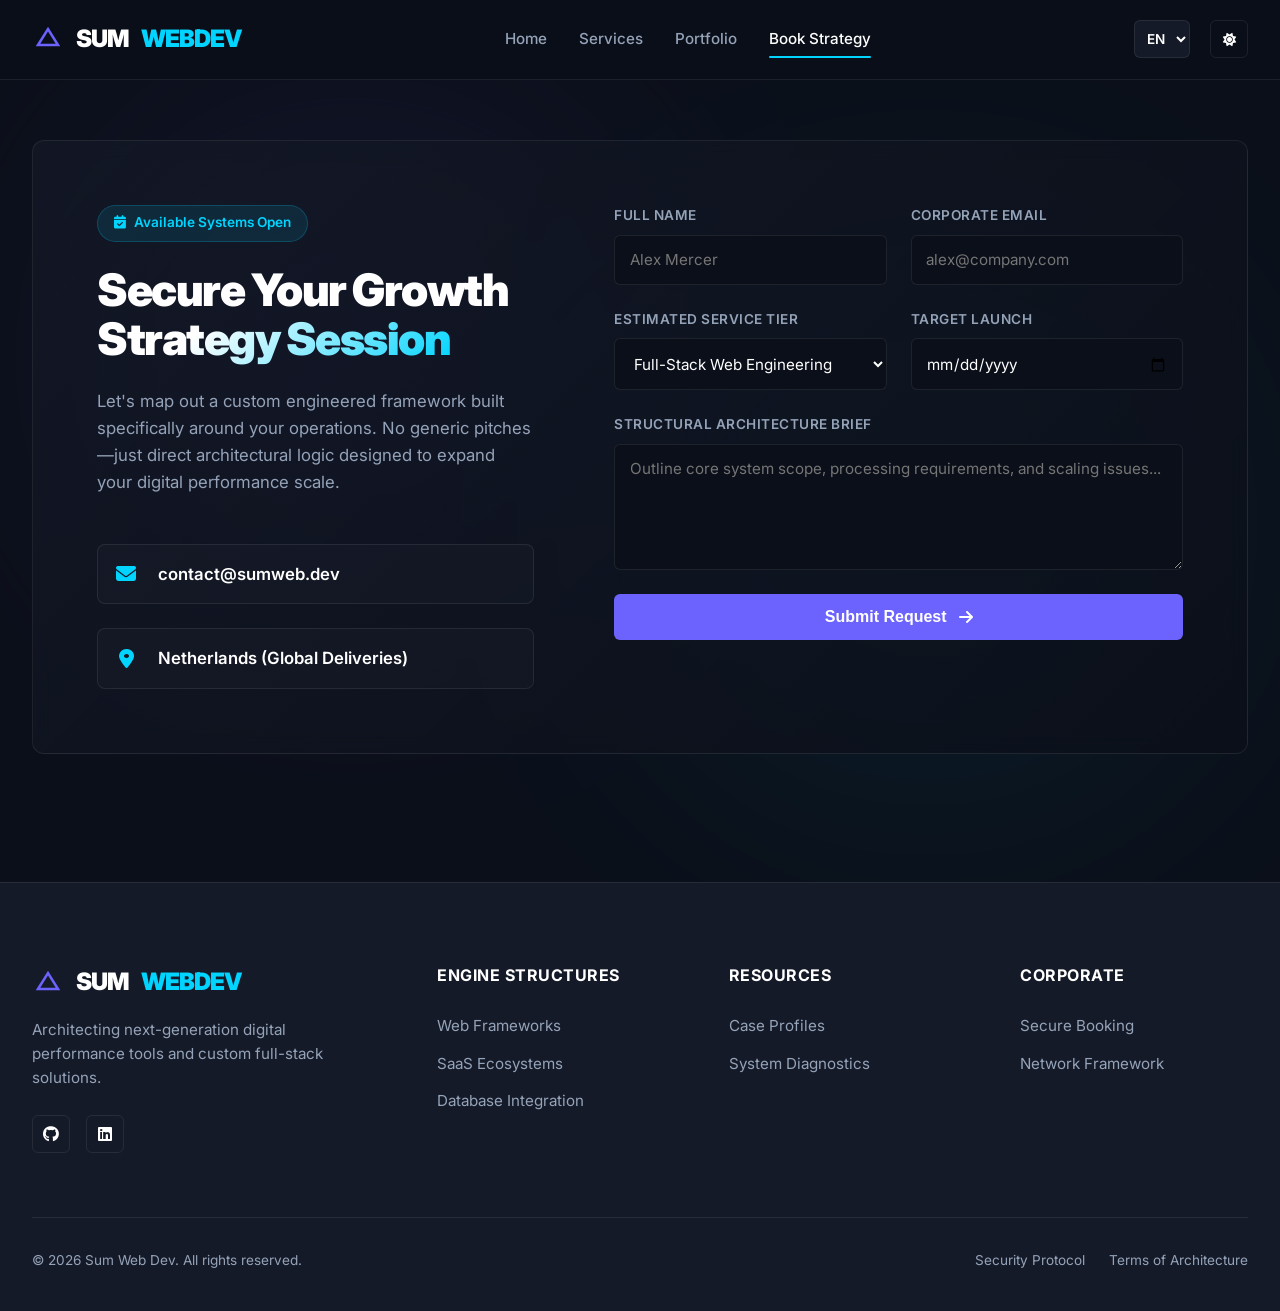
==== commit dfea6ce0: "Update index.html" ====
--- a/booking/index.html
+++ b/booking/index.html
@@ -301,12 +301,15 @@
             </nav>
 
             <div class="nav-controls-wrapper">
-                <select class="lang-select" id="langSwitch" aria-label="Select Language">
+                <select id="langSwitch" class="lang-select" aria-label="Select Language">
                     <option value="en">EN</option>
+                    <option value="nl">NL</option>
+                    <option value="fr">FR</option>
+                    <option value="pt">PT</option>
                     <option value="es">ES</option>
-                    <option value="fr">FR</option>
+                    <option value="it">IT</option>
+                    <option value="ne">NE</option>
                     <option value="de">DE</option>
-                    <option value="sw">SW</option>
                 </select>
                 
                 <button class="utility-btn" id="themeToggler" aria-label="Toggle Theme">
@@ -448,7 +451,7 @@
 
     <script>
         document.addEventListener('DOMContentLoaded', () => {
-            // --- Translations Dictionary (Multi-language Support) ---
+            // --- Expanded Translation Dictionary Engine (EN, NL, FR, PT, ES, IT, NE, DE) ---
             const translations = {
                 en: {
                     nav_home: "Home",
@@ -493,48 +496,48 @@
                     footer_link_8: "Security Protocol",
                     footer_link_9: "Terms of Architecture"
                 },
-                es: {
-                    nav_home: "Inicio",
-                    nav_services: "Servicios",
-                    nav_portfolio: "Portafolio",
-                    nav_book: "Reservar Estrategia",
-                    badge_text: "Sistemas Disponibles",
-                    heading_main: "Asegure su Sesión de Estrategia de Crecimiento",
-                    subheading_desc: "Diseñemos una estructura personalizada basada específicamente en sus operaciones. Sin discursos genéricos, solo lógica arquitectónica para escalar su rendimiento digital.",
-                    location_text: "Países Bajos (Envíos Globales)",
-                    lbl_name: "Nombre Completo",
-                    lbl_email: "Correo Corporativo",
-                    lbl_service: "Nivel de Servicio Estimado",
-                    opt_tier1: "Ingeniería Web Full-Stack",
-                    opt_tier2: "Diseño de Ecosistemas SaaS",
-                    opt_tier3: "Auditorías de Rendimiento",
-                    opt_tier4: "Infraestructura Cloud y DevOps",
-                    opt_tier5: "API Seguras y Microservicios",
-                    opt_tier6: "Integración de IA Empresarial",
-                    lbl_date: "Lanzamiento Objetivo",
-                    lbl_brief: "Resumen de Arquitectura Estructural",
-                    btn_submit: "Enviar Solicitud",
-                    ph_name: "Alejandro López",
-                    ph_email: "alejandro@empresa.com",
-                    ph_brief: "Describa el alcance del sistema, requisitos de procesamiento y escalabilidad...",
-                    err_fields: "Error: Todos los campos del flujo son requeridos para procesar las reglas.",
-                    err_email: "Error: El correo especificado no cumple con los protocolos de sintaxis.",
-                    submitting: "Enviando datos...",
-                    success_msg: "Éxito: Los datos de inicialización de la estrategia se enviaron correctamente vía Formspree.",
-                    err_server: "Fallo en el envío: El servidor rechazó la transmisión.",
-                    footer_brand_desc: "Diseñando herramientas de rendimiento digital de última generación y soluciones full-stack.",
-                    footer_col1_title: "Estructuras de Motor",
-                    footer_col2_title: "Recursos",
-                    footer_col3_title: "Corporativo",
-                    footer_link_1: "Frameworks Web",
-                    footer_link_2: "Ecosistemas SaaS",
-                    footer_link_3: "Integración de Bases de Datos",
-                    footer_link_4: "Perfiles de Casos",
-                    footer_link_5: "Diagnóstico de Sistemas",
-                    footer_link_6: "Reserva Segura",
-                    footer_link_7: "Red de Trabajo",
-                    footer_link_8: "Protocolo de Seguridad",
-                    footer_link_9: "Términos de Arquitectura"
+                nl: {
+                    nav_home: "Home",
+                    nav_services: "Diensten",
+                    nav_portfolio: "Portfolio",
+                    nav_book: "Strategie Boeken",
+                    badge_text: "Beschikbare Systemen Open",
+                    heading_main: "Leg Uw Groeistrategiesessie Vast",
+                    subheading_desc: "Laten we een op maat gemaakt architectuurkader ontwerpen dat specifiek is afgestemd op uw bedrijfsactiviteiten. Geen generieke verkooppraatjes—puur directe logica voor schaalbare digitale prestaties.",
+                    location_text: "Nederland (Weltwijde Levering)",
+                    lbl_name: "Volledige Naam",
+                    lbl_email: "Zakelijk E-mailadres",
+                    lbl_service: "Geschat Serviceniveau",
+                    opt_tier1: "Full-Stack Web Engineering",
+                    opt_tier2: "SaaS Ecosysteem Ontwerp",
+                    opt_tier3: "Prestatie Audits",
+                    opt_tier4: "Cloud Infrastructuur & DevOps",
+                    opt_tier5: "Beveiligde API & Microservices",
+                    opt_tier6: "Enterprise AI Integratie",
+                    lbl_date: "Gewenste Launchdatum",
+                    lbl_brief: "Structurele Architectuur Briefing",
+                    btn_submit: "Aanvraag Indienen",
+                    ph_name: "Jan de Vries",
+                    ph_email: "jan@bedrijf.nl",
+                    ph_brief: "Beschrijf de kern van het systeem, de verwerkingsvereisten en schaalvraagstukken...",
+                    err_fields: "Fout: Alle velden zijn verplicht om de verwerking uit te voeren.",
+                    err_email: "Fout: Het opgegeven e-mailadres is ongeldig.",
+                    submitting: "Gegevens Verzenden...",
+                    success_msg: "Succes: De gegevens zijn succesvol verzonden via Formspree.",
+                    err_server: "Verzending Mislukt: Het netwerk heeft de gegevensoverdracht geweigerd.",
+                    footer_brand_desc: "Ontwikkeling van geavanceerde digitale prestatiebepalende tools en maatwerk full-stack oplossingen.",
+                    footer_col1_title: "Engine Structuren",
+                    footer_col2_title: "Kennisbank",
+                    footer_col3_title: "Zakelijk",
+                    footer_link_1: "Web Frameworks",
+                    footer_link_2: "SaaS Ecosystemen",
+                    footer_link_3: "Database Integratie",
+                    footer_link_4: "Casestudies",
+                    footer_link_5: "Systeemdiagnose",
+                    footer_link_6: "Veilig Boeken",
+                    footer_link_7: "Netwerk Framework",
+                    footer_link_8: "Beveiligingsprotocol",
+                    footer_link_9: "Voorwaarden"
                 },
                 fr: {
                     nav_home: "Accueil",
@@ -579,6 +582,178 @@
                     footer_link_8: "Protocole de Sécurité",
                     footer_link_9: "Conditions d'Architecture"
                 },
+                pt: {
+                    nav_home: "Início",
+                    nav_services: "Serviços",
+                    nav_portfolio: "Portfólio",
+                    nav_book: "Agendar Estratégia",
+                    badge_text: "Sistemas Disponíveis",
+                    heading_main: "Garantir Sessão de Estratégia de Crescimento",
+                    subheading_desc: "Vamos mapear uma estrutura de engenharia personalizada para suas operações. Sem propostas genéricas—apenas lógica arquitetônica para expandir seu desempenho digital.",
+                    location_text: "Países Baixos (Entregas Globais)",
+                    lbl_name: "Nome Completo",
+                    lbl_email: "E-mail Corporativo",
+                    lbl_service: "Nível de Serviço Estimado",
+                    opt_tier1: "Engenharia Web Full-Stack",
+                    opt_tier2: "Design de Ecossistema SaaS",
+                    opt_tier3: "Auditorias de Desempenho",
+                    opt_tier4: "Infraestrutura Cloud & DevOps",
+                    opt_tier5: "APIs Seguras & Microserviços",
+                    opt_tier6: "Integração de IA Empresarial",
+                    lbl_date: "Data Alvo de Lançamento",
+                    lbl_brief: "Briefing Arquitetural Estrutural",
+                    btn_submit: "Enviar Solicitação",
+                    ph_name: "Lucas Silva",
+                    ph_email: "lucas@empresa.com",
+                    ph_brief: "Descreva o escopo do sistema, processamento e requisitos de escala...",
+                    err_fields: "Erro: Todos os campos estruturais são obrigatórios para processar.",
+                    err_email: "Erro: O e-mail informado não atende aos protocolos de validação.",
+                    submitting: "Enviando Dados...",
+                    success_msg: "Sucesso: Dados de inicialização sincronizados com sucesso via Formspree.",
+                    err_server: "Falha no Envio: A rede rejeitou a transmissão de dados.",
+                    footer_brand_desc: "Criando ferramentas de alta performance digital e soluções full-stack personalizadas.",
+                    footer_col1_title: "Estruturas de Motor",
+                    footer_col2_title: "Recursos",
+                    footer_col3_title: "Corporativo",
+                    footer_link_1: "Frameworks Web",
+                    footer_link_2: "Ecossistemas SaaS",
+                    footer_link_3: "Integração de Banco de Dados",
+                    footer_link_4: "Estudos de Caso",
+                    footer_link_5: "Diagnóstico de Sistema",
+                    footer_link_6: "Reserva Segura",
+                    footer_link_7: "Estrutura de Rede",
+                    footer_link_8: "Protocolo de Segurança",
+                    footer_link_9: "Termos de Arquitetura"
+                },
+                es: {
+                    nav_home: "Inicio",
+                    nav_services: "Servicios",
+                    nav_portfolio: "Portafolio",
+                    nav_book: "Reservar Estrategia",
+                    badge_text: "Sistemas Disponibles",
+                    heading_main: "Asegure su Sesión de Estrategia de Crecimiento",
+                    subheading_desc: "Diseñemos una estructura personalizada basada específicamente en sus operaciones. Sin discursos genéricos, solo lógica arquitectónica para escalar su rendimiento digital.",
+                    location_text: "Países Bajos (Envíos Globales)",
+                    lbl_name: "Nombre Completo",
+                    lbl_email: "Correo Corporativo",
+                    lbl_service: "Nivel de Servicio Estimado",
+                    opt_tier1: "Ingeniería Web Full-Stack",
+                    opt_tier2: "Diseño de Ecosistemas SaaS",
+                    opt_tier3: "Auditorías de Rendimiento",
+                    opt_tier4: "Infraestructura Cloud y DevOps",
+                    opt_tier5: "API Seguras y Microservicios",
+                    opt_tier6: "Integración de IA Empresarial",
+                    lbl_date: "Lanzamiento Objetivo",
+                    lbl_brief: "Resumen de Arquitectura Estructural",
+                    btn_submit: "Enviar Solicitud",
+                    ph_name: "Alejandro López",
+                    ph_email: "alejandro@empresa.com",
+                    ph_brief: "Describa el alcance del sistema, requisitos de procesamiento y escalabilidad...",
+                    err_fields: "Error: Todos los campos del flujo son requeridos para procesar las reglas.",
+                    err_email: "Error: El correo especificado no cumple con los protocolos de sintaxis.",
+                    submitting: "Enviando datos...",
+                    success_msg: "Éxito: Los datos de inicialización de la estrategia se enviaron correctamente vía Formspree.",
+                    err_server: "Fallo en el envío: El servidor rechazó la transmisión.",
+                    footer_brand_desc: "Diseñando herramientas de rendimiento digital de última generación y soluciones full-stack.",
+                    footer_col1_title: "Estructuras de Motor",
+                    footer_col2_title: "Recursos",
+                    footer_col3_title: "Corporativo",
+                    footer_link_1: "Frameworks Web",
+                    footer_link_2: "Ecosistemas SaaS",
+                    footer_link_3: "Integración de Bases de Datos",
+                    footer_link_4: "Perfiles de Casos",
+                    footer_link_5: "Diagnóstico de Sistemas",
+                    footer_link_6: "Reserva Segura",
+                    footer_link_7: "Red de Trabajo",
+                    footer_link_8: "Protocolo de Seguridad",
+                    footer_link_9: "Términos de Arquitectura"
+                },
+                it: {
+                    nav_home: "Home",
+                    nav_services: "Servizi",
+                    nav_portfolio: "Portfolio",
+                    nav_book: "Prenota Strategia",
+                    badge_text: "Sistemi Disponibili",
+                    heading_main: "Prenota la Tua Sessione di Strategia di Crescita",
+                    subheading_desc: "Sviluppiamo un'architettura personalizzata basata sulle tue esigenze operative. Nessun discorso generico—solo logica strutturale progettata per scalare le tue prestazioni digitali.",
+                    location_text: "Paesi Bassi (Servizi Globali)",
+                    lbl_name: "Nome Completo",
+                    lbl_email: "Email Aziendale",
+                    lbl_service: "Livello di Servizio Stimato",
+                    opt_tier1: "Ingegneria Web Full-Stack",
+                    opt_tier2: "Design Ecosistema SaaS",
+                    opt_tier3: "Audit di Prestazioni",
+                    opt_tier4: "Infrastruttura Cloud & DevOps",
+                    opt_tier5: "API Sicure & Microservizi",
+                    opt_tier6: "Integrazione IA Enterprise",
+                    lbl_date: "Data di Lancio Prevista",
+                    lbl_brief: "Briefing di Architettura Strutturale",
+                    btn_submit: "Invia Richiesta",
+                    ph_name: "Marco Rossi",
+                    ph_email: "marco@azienda.it",
+                    ph_brief: "Descrivi la portata del sistema, i requisiti di elaborazione e la scalabilità...",
+                    err_fields: "Errore: Tutti i campi strutturali sono obbligatori per completare l'invio.",
+                    err_email: "Errore: L'email fornita non soddisfa i requisiti di sintassi.",
+                    submitting: "Invio Dati in Corso...",
+                    success_msg: "Successo: I dati della strategia sono stati inviati con successo tramite Formspree.",
+                    err_server: "Invio Fallito: La rete ha rifiutato la trasmissione dei dati.",
+                    footer_brand_desc: "Progettazione di strumenti digitali ad alte prestazioni e soluzioni full-stack su misura.",
+                    footer_col1_title: "Strutture Motore",
+                    footer_col2_title: "Risorse",
+                    footer_col3_title: "Aziendale",
+                    footer_link_1: "Framework Web",
+                    footer_link_2: "Ecosistemi SaaS",
+                    footer_link_3: "Integrazione Database",
+                    footer_link_4: "Casi di Studio",
+                    footer_link_5: "Diagnostica di Sistema",
+                    footer_link_6: "Prenotazione Sicura",
+                    footer_link_7: "Architettura di Rete",
+                    footer_link_8: "Protocollo di Sicurezza",
+                    footer_link_9: "Termini di Architettura"
+                },
+                ne: {
+                    nav_home: "गृहपृष्ठ (Home)",
+                    nav_services: "सेवाहरू (Services)",
+                    nav_portfolio: "पोर्टफोलियो (Portfolio)",
+                    nav_book: "रणनीति बुक गर्नुहोस्",
+                    badge_text: "प्रणालीहरू उपलब्ध छन्",
+                    heading_main: "तपाईंको विकास रणनीतिको छलफल बुक गर्नुहोस्",
+                    subheading_desc: "तपाईंको व्यवसायको आवश्यकता अनुसार अनुकूलित डिजिटल पूर्वाधार निर्माण गरौं। कुनै सामान्य कुरा होइन—केवल उच्च डिजिटल कार्यसम्पादनका लागि ठोस प्राविधिक ढाँचा।",
+                    location_text: "नेदरल्याण्ड्स (विश्वव्यापी सेवा)",
+                    lbl_name: "पूरा नाम",
+                    lbl_email: "व्यापारिक इमेल",
+                    lbl_service: "अनुमानित सेवा स्तर",
+                    opt_tier1: "फूल-स्ट्याक वेब इन्जिनियरिङ",
+                    opt_tier2: "SaaS ईकोसिस्टम डिजाइन",
+                    opt_tier3: "कार्यसम्पादन अडिट (Audits)",
+                    opt_tier4: "क्लाउड पूर्वाधार र DevOps",
+                    opt_tier5: "सुरक्षित API र माइक्रोसर्भिस",
+                    opt_tier6: "एन्टरप्राइज AI एकीकरण",
+                    lbl_date: "लक्ष्य सुरुवात मिति",
+                    lbl_brief: "संरचनात्मक आर्किटेक्चर विवरण",
+                    btn_submit: "अनुरोध पठाउनुहोस्",
+                    ph_name: "अनिल श्रेष्ठ",
+                    ph_email: "anil@company.com",
+                    ph_brief: "प्रणालीको मुख्य उद्देश्य, प्रशोधन आवश्यकताहरू र स्केल सम्बन्धी जानकारी दिनुहोस्...",
+                    err_fields: "त्रुटि: प्रक्रिया जारी राख्न सबै विवरणहरू भर्नु अनिवार्य छ।",
+                    err_email: "त्रुटि: राखिएको इमेल ठेगाना सही छैन।",
+                    submitting: "डाटा पठाउँदैछ...",
+                    success_msg: "सफलता: रणनीति सम्बन्धी विवरणहरू Formspree मार्फत सफलतापूर्वक पठाइयो।",
+                    err_server: "असफल: नेटवर्कले डाटा पठाउन अस्वीकार गर्यो।",
+                    footer_brand_desc: "उच्च कार्यसम्पादनयुक्त डिजिटल उपकरणहरू र अनुकूलित फूल-स्ट्याक समाधानहरू निर्माण गर्दै।",
+                    footer_col1_title: "इन्जिन संरचनाहरू",
+                    footer_col2_title: "स्रोतहरू",
+                    footer_col3_title: "कर्पोरेट",
+                    footer_link_1: "वेब फ्रेमवर्कहरू",
+                    footer_link_2: "SaaS ईकोसिस्टम",
+                    footer_link_3: "डाटाबेस एकीकरण",
+                    footer_link_4: "केस प्रोफाइलहरू",
+                    footer_link_5: "सिस्टम डायग्नोस्टिक्स",
+                    footer_link_6: "सुरक्षित बुकिङ",
+                    footer_link_7: "नेटवर्क ढाँचा",
+                    footer_link_8: "सुरक्षा प्रोटोकल",
+                    footer_link_9: "संरचनाका सर्तहरू"
+                },
                 de: {
                     nav_home: "Startseite",
                     nav_services: "Leistungen",
@@ -621,49 +796,6 @@
                     footer_link_7: "Netzwerk-Framework",
                     footer_link_8: "Sicherheitsprotokoll",
                     footer_link_9: "Architektur-Bedingungen"
-                },
-                sw: {
-                    nav_home: "Nyumbani",
-                    nav_services: "Huduma",
-                    nav_portfolio: "Kazi Wetu",
-                    nav_book: "Weka Miadi",
-                    badge_text: "Mifumo Iko Wazi",
-                    heading_main: "Hifadhi Kikao Chako cha Mbinu za Ukuaji",
-                    subheading_desc: "Tengeneza mfumo maalum uliotengenezwa mahususi kwa shughuli zako. Hakuna maelezo ya jumla—ni mantiki ya moja kwa moja ya usanifu iliyoundwa kuongeza utendaji wako wa kidijitali.",
-                    location_text: "Uholanzi (Huduma za Ulimwenguni)",
-                    lbl_name: "Jina Kamili",
-                    lbl_email: "Barua Pepe ya Kampuni",
-                    lbl_service: "Kiwango cha Huduma",
-                    opt_tier1: "Uhandisi wa Web Full-Stack",
-                    opt_tier2: "Usanifu wa Mfumo wa SaaS",
-                    opt_tier3: "Uchunguzi wa Utendaji",
-                    opt_tier4: "Miundombinu ya Cloud & DevOps",
-                    opt_tier5: "API Salama & Microservices",
-                    opt_tier6: "Ujumuishaji wa AI ya Biashara",
-                    lbl_date: "Tarehe ya Kuzindua",
-                    lbl_brief: "Maelezo ya Usanifu wa Mfumo",
-                    btn_submit: "Tuma Ombi",
-                    ph_name: "Juma Rashid",
-                    ph_email: "juma@kampuni.com",
-                    ph_brief: "Eleza upeo wa mfumo, mahitaji ya uchakataji, na masuala ya ukuzi...",
-                    err_fields: "Makosa: Sehemu zote zinahitajika ili kuchakata mfumo.",
-                    err_email: "Makosa: Barua pepe uliyoweka haina muundo sahihi.",
-                    submitting: "Inatuma Data...",
-                    success_msg: "Mafanikio: Data ya mbinu imetumwa kikamilifu kupitia Formspree.",
-                    err_server: "Imeshindikana: Mtandao umekataa kutuma data.",
-                    footer_brand_desc: "Kutengeneza zana za kisasa za utendaji wa kidijitali na suluhisho kamili za full-stack.",
-                    footer_col1_title: "Muundo wa Injini",
-                    footer_col2_title: "Rasilimali",
-                    footer_col3_title: "Kampuni",
-                    footer_link_1: "Mfumo wa Web",
-                    footer_link_2: "Mifumo ya SaaS",
-                    footer_link_3: "Ujumuishaji wa Database",
-                    footer_link_4: "Mifano ya Kazi",
-                    footer_link_5: "Uchunguzi wa Mfumo",
-                    footer_link_6: "Weka Miadi Salama",
-                    footer_link_7: "Mfumo wa Mtandao",
-                    footer_link_8: "Itifaki ya Usalama",
-                    footer_link_9: "Vigezo vya Usanifu"
                 }
             };
 
@@ -752,8 +884,13 @@
 
             // Set initial language from storage if available
             const savedLang = localStorage.getItem('pref_lang') || 'en';
-            langSwitch.value = savedLang;
-            changeLanguage(savedLang);
+            if (translations[savedLang]) {
+                langSwitch.value = savedLang;
+                changeLanguage(savedLang);
+            } else {
+                langSwitch.value = 'en';
+                changeLanguage('en');
+            }
 
             // --- Scrolling Metrics Analytics ---
             window.addEventListener('scroll', () => {
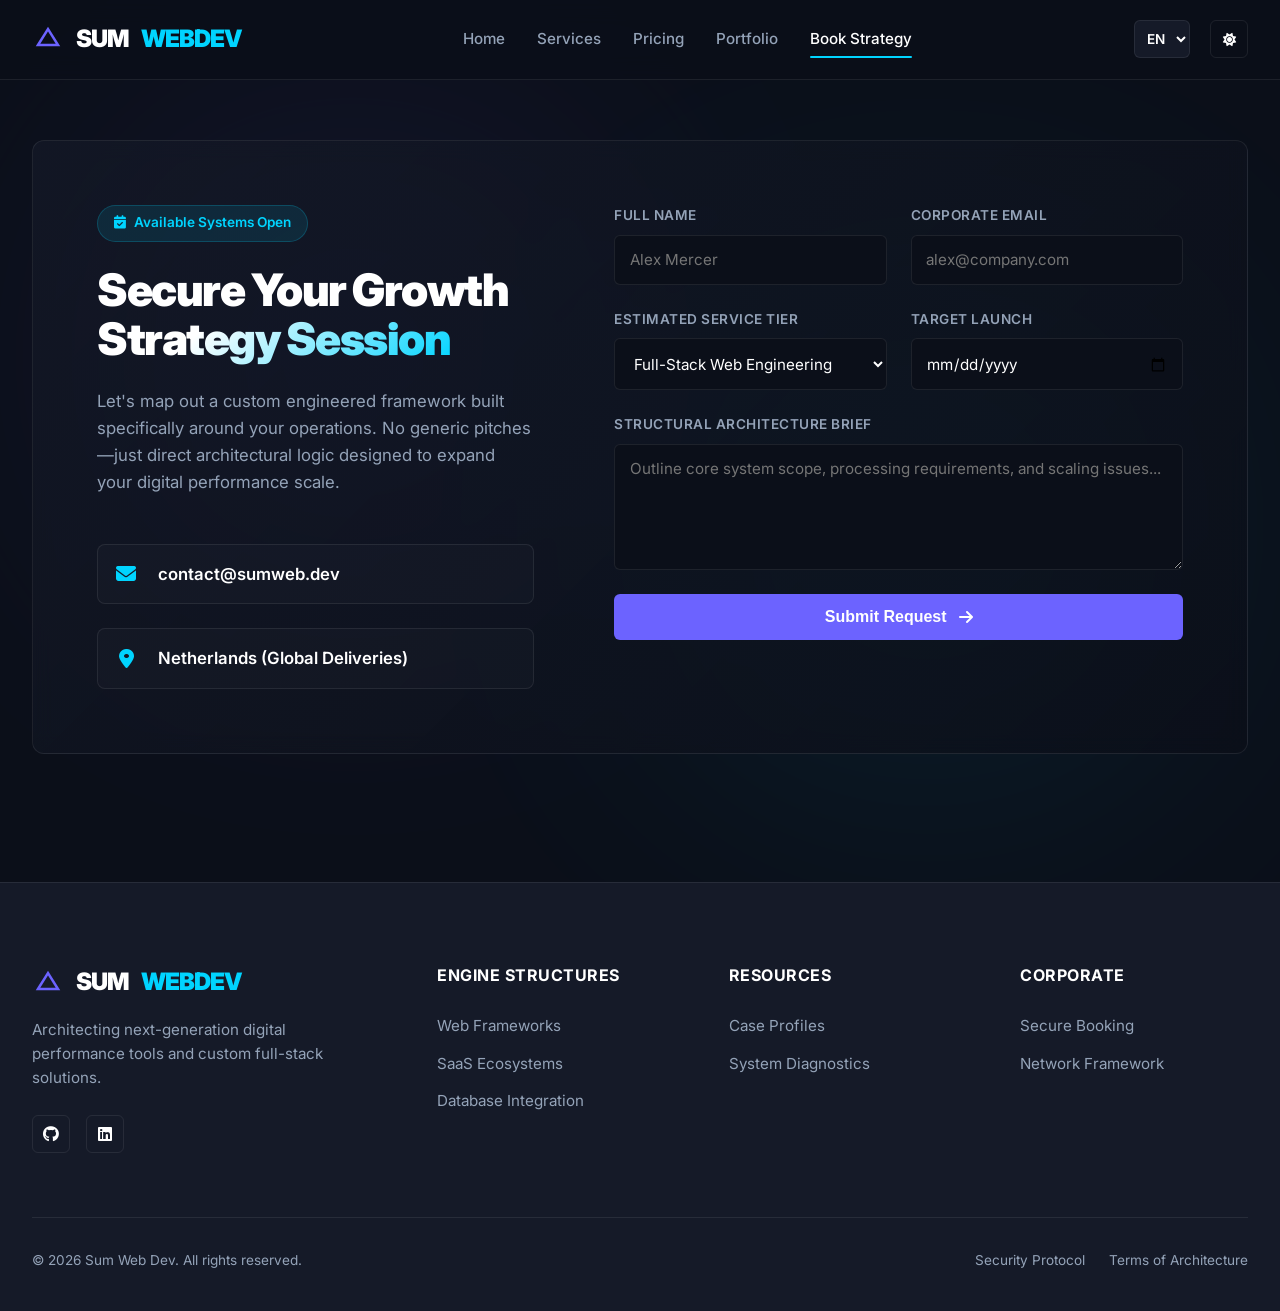
==== commit 75d63b14: "Update index.html" ====
--- a/booking/index.html
+++ b/booking/index.html
@@ -296,6 +296,7 @@
             <nav class="nav-links" id="menuPanel">
                 <a href="../" class="nav-item" data-i18n="nav_home">Home</a>
                 <a href="../services/" class="nav-item" data-i18n="nav_services">Services</a>
+                <a href="pricing/" class="nav-item" data-tr="nav-pricing">Pricing</a>
                 <a href="../portfolio/" class="nav-item" data-i18n="nav_portfolio">Portfolio</a>
                 <a href="./" class="nav-item active" data-i18n="nav_book">Book Strategy</a>
             </nav>
